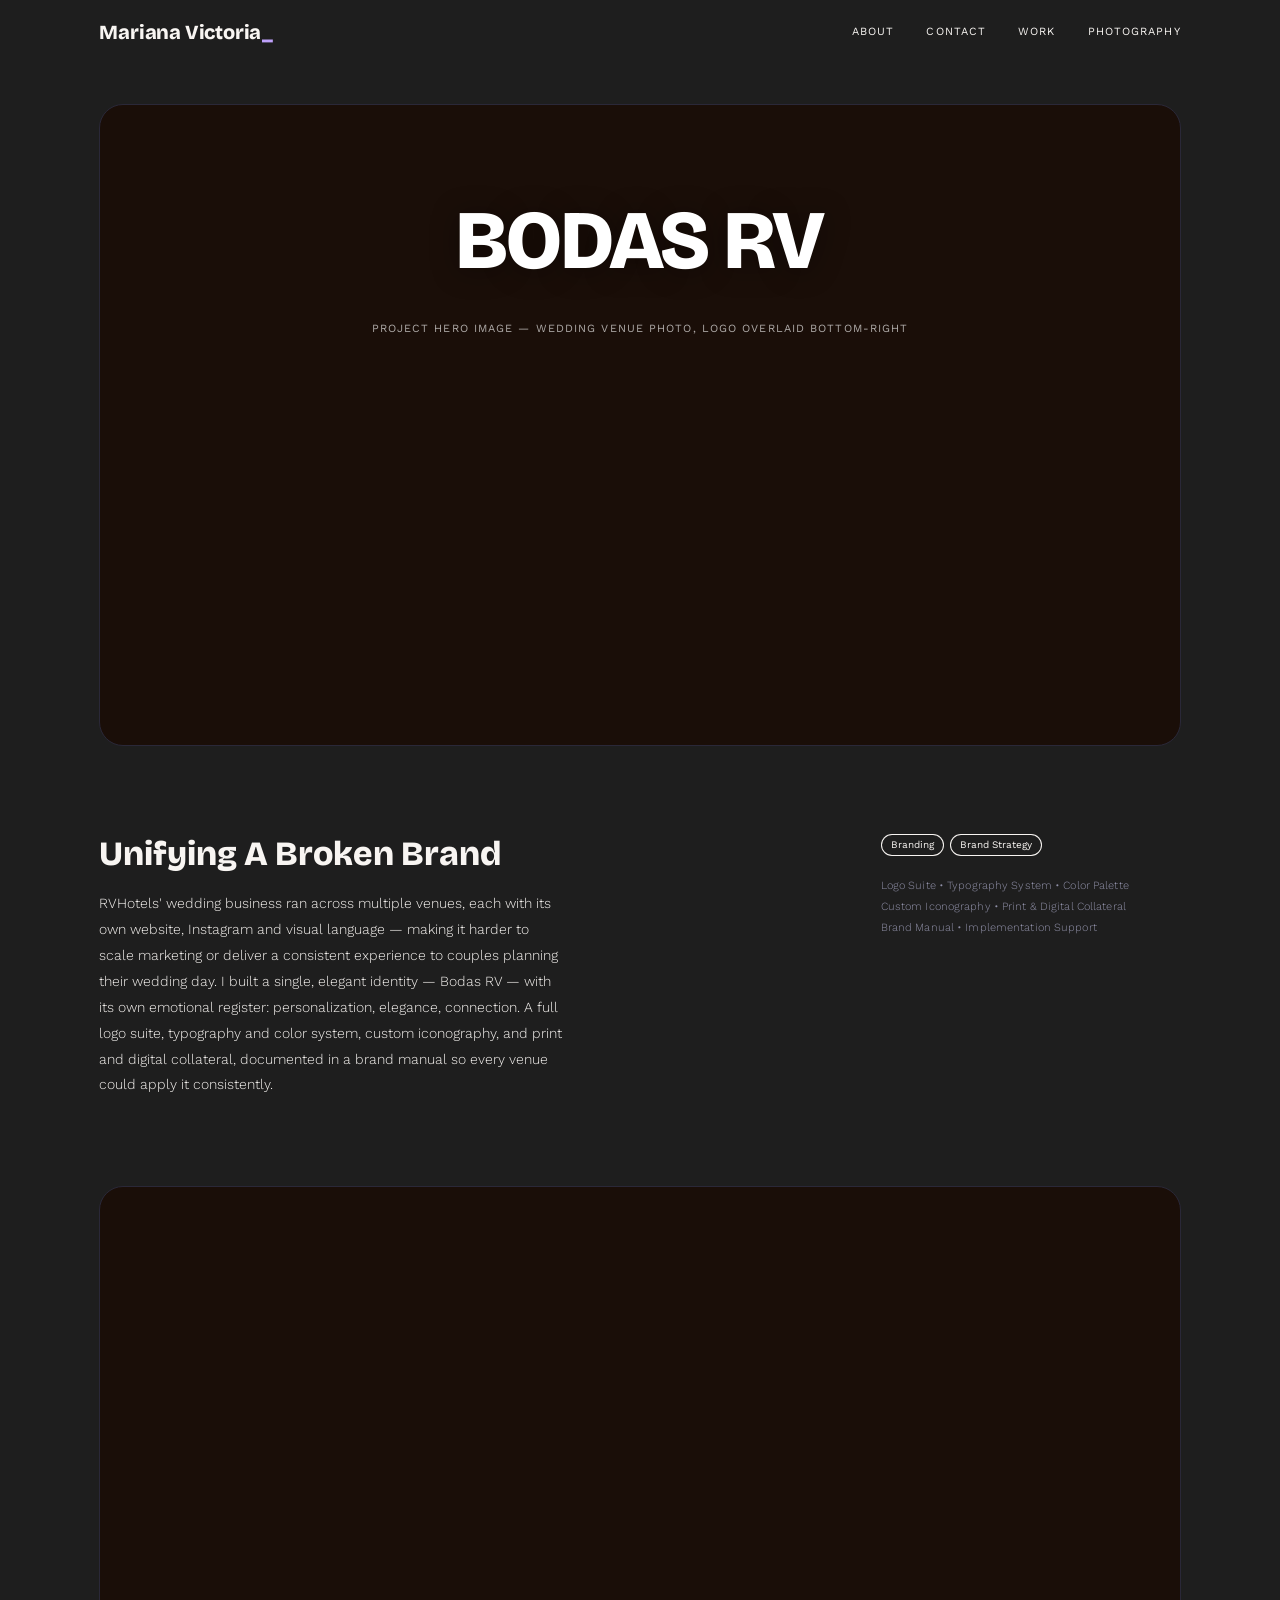
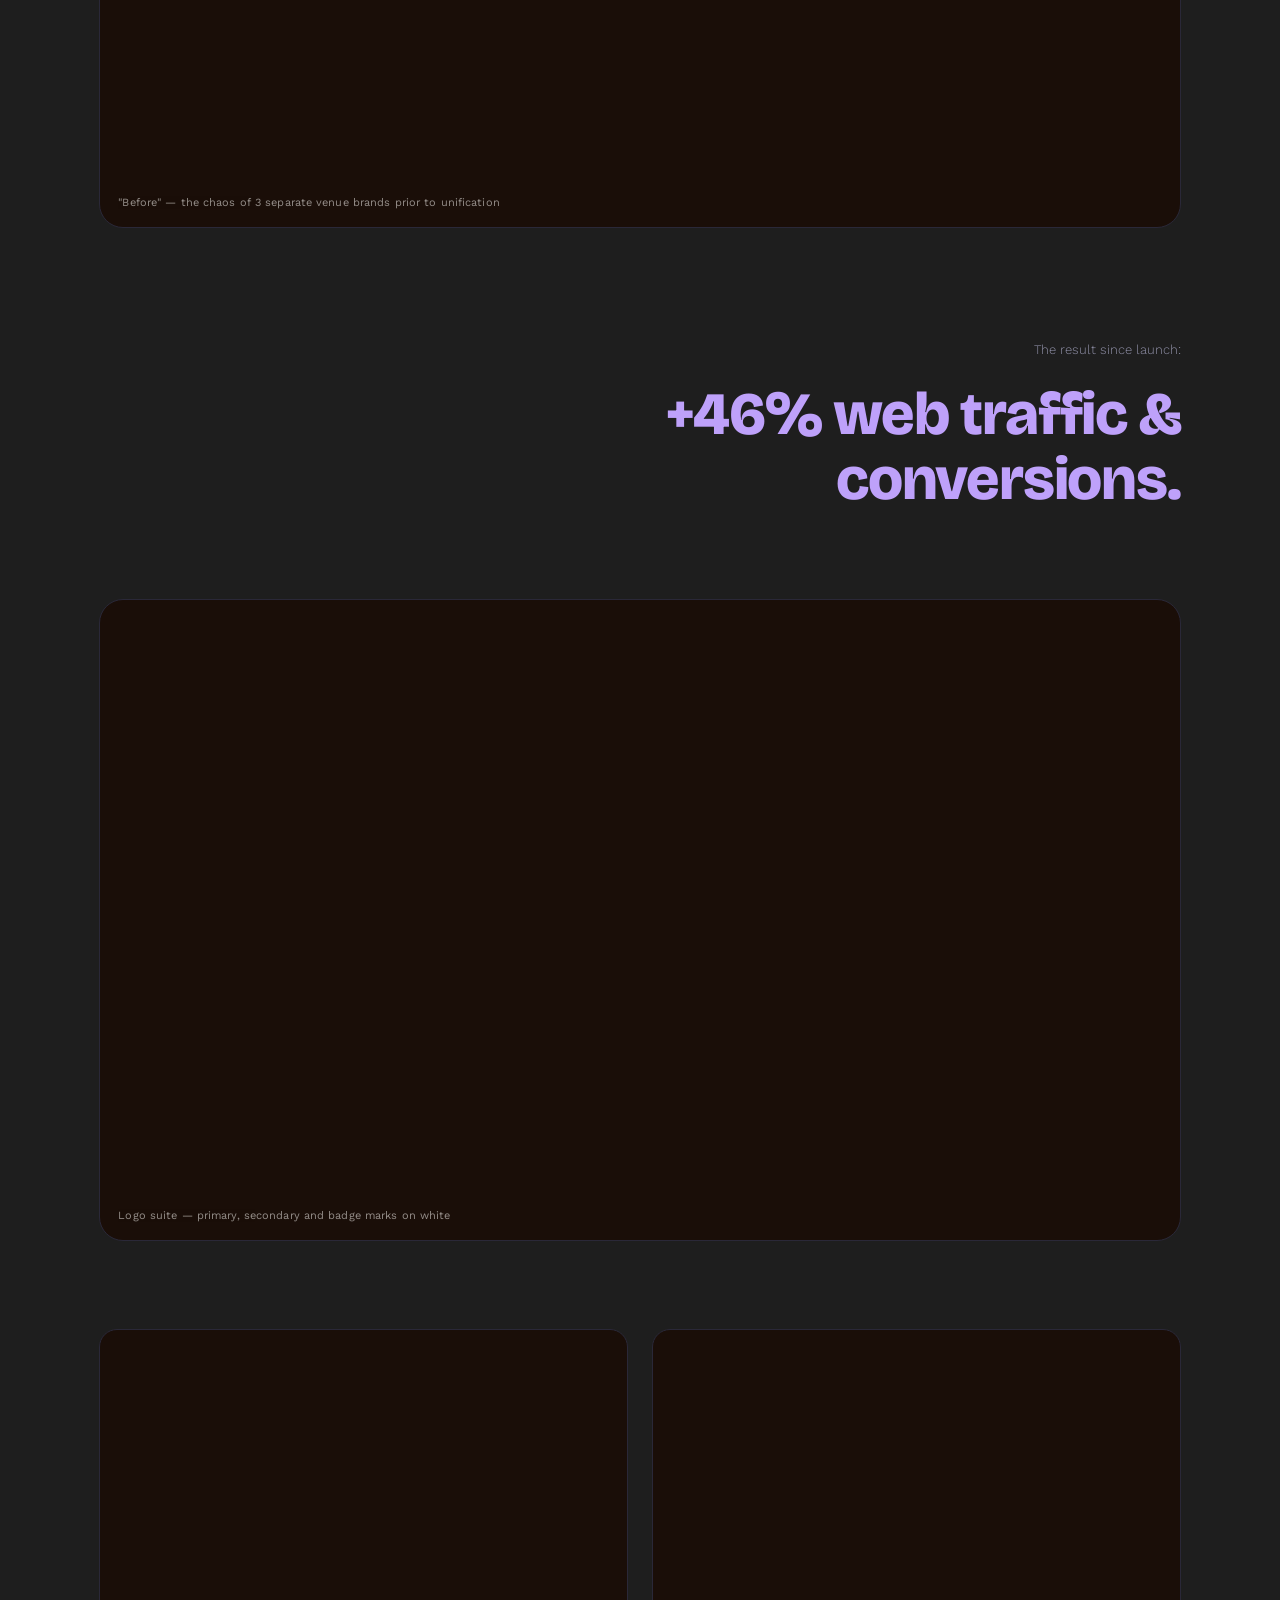
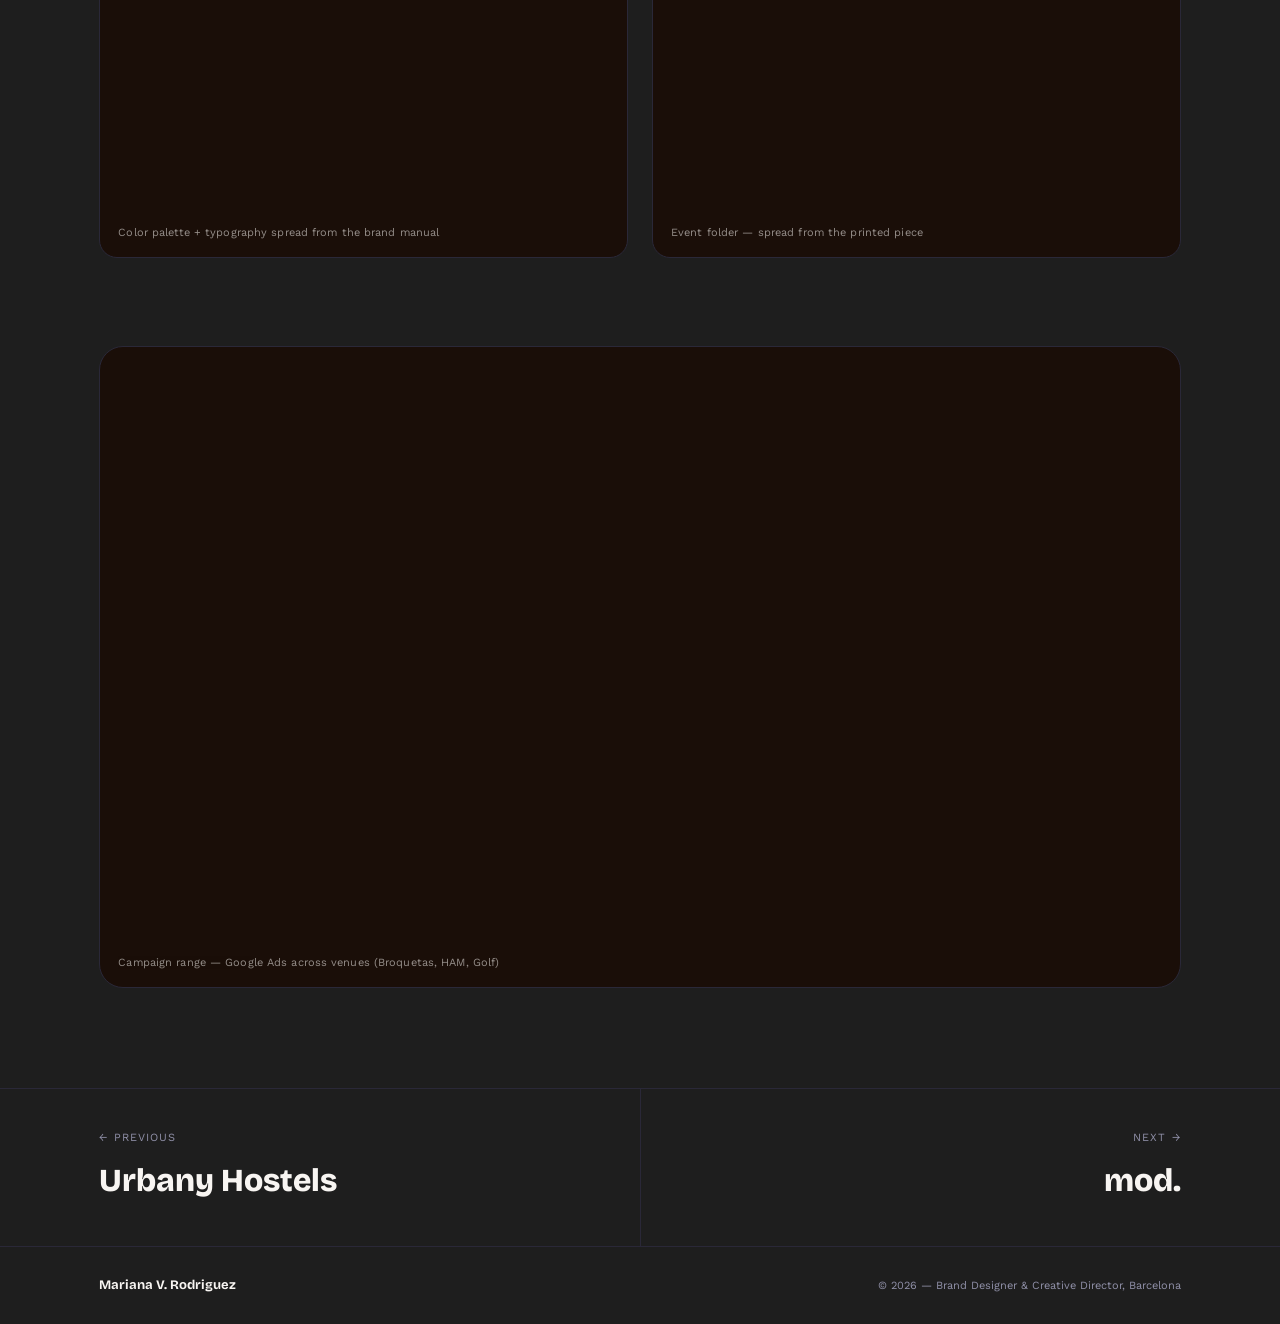
==== bodasrv.html @ d00d49b7 "Add files via upload" ====
<!DOCTYPE html>
<html lang="en">
<head>
  <meta charset="UTF-8">
  <meta name="viewport" content="width=device-width, initial-scale=1.0">
  <title>Bodas RV — Mariana V. Rodriguez</title>
  <meta name="description" content="Full brand identity for a wedding brand — logo suite, print, digital, and campaigns. +46% web conversions since launch.">
  <meta property="og:title" content="Bodas RV — Mariana V. Rodriguez">
  <meta property="og:description" content="Full brand identity for a wedding brand. +46% web conversions since launch.">
  <meta property="og:url" content="https://marianavrodriguez.com/bodasrv.html">
  <meta property="og:type" content="website">

  <link rel="preconnect" href="https://fonts.googleapis.com">
  <link rel="preconnect" href="https://fonts.gstatic.com" crossorigin>
  <link href="https://fonts.googleapis.com/css2?family=Bricolage+Grotesque:opsz,wght@12..96,400;12..96,700;12..96,800&family=Work+Sans:wght@300;400;500&display=swap" rel="stylesheet">
  <link href="https://fonts.googleapis.com/css2?family=Bricolage+Grotesque:wght@800&text=%E2%86%92&display=swap" rel="stylesheet">
  <link rel="stylesheet" href="styles.css">
</head>
<body>

  <div class="cursor" id="cursor" aria-hidden="true">&rarr;</div>

  <!-- NAV -->
  <nav id="nav">
    <div class="nav-inner">
      <a href="index.html" class="nav-name">
        <span id="nav-text"></span><span class="nav-cursor" id="nav-cursor">_</span>
      </a>
      <div class="nav-links">
        <a href="index.html#about">About</a>
        <a href="index.html#contact">Contact</a>
        <a href="index.html#projects">Work</a>
        <a href="photography.html">Photography</a>
      </div>
      <button class="nav-burger" id="nav-burger" aria-label="Open menu" aria-expanded="false" aria-controls="nav-mobile">
        <span></span><span></span><span></span>
      </button>
    </div>
    <div class="nav-mobile" id="nav-mobile">
      <a href="index.html#about">About</a>
      <a href="index.html#contact">Contact</a>
      <a href="index.html#projects">Work</a>
      <a href="photography.html">Photography</a>
    </div>
  </nav>

  <!-- HERO -->
  <section class="case-hero reveal">
    <div class="case-image-block lg case-hero-card" style="--ph:#1A0E08">
      <img src="images/bodasrv-hero.jpg" alt="Bodas RV" loading="lazy" onerror="this.style.opacity='0'">
      <h1 class="case-hero-title">Bodas RV</h1>
      <span class="case-hero-caption">Project hero image — wedding venue photo, logo overlaid bottom-right</span>
    </div>
  </section>

  <!-- INTRO + META -->
  <section class="case-intro">
    <div class="case-intro-text reveal">
      <h2 class="case-intro-heading">Unifying A Broken Brand</h2>
      <p>RVHotels' wedding business ran across multiple venues, each with its own website, Instagram and visual language — making it harder to scale marketing or deliver a consistent experience to couples planning their wedding day. I built a single, elegant identity — Bodas RV — with its own emotional register: personalization, elegance, connection. A full logo suite, typography and color system, custom iconography, and print and digital collateral, documented in a brand manual so every venue could apply it consistently.</p>
    </div>
    <div class="case-intro-meta reveal">
      <div class="case-intro-tags">
        <span class="tag">Branding</span>
        <span class="tag">Brand Strategy</span>
      </div>
      <div class="case-intro-services">
        <p>Logo Suite • Typography System • Color Palette</p>
        <p>Custom Iconography • Print & Digital Collateral</p>
        <p>Brand Manual • Implementation Support</p>
      </div>
    </div>
  </section>

  <!-- FULL IMAGE -->
  <section class="case-section-image reveal">
    <div class="case-image-block lg" style="--ph:#1A0E08">
      <img src="images/bodasrv-01.jpg" alt="Before — three separate venue brands" loading="lazy" onerror="this.style.opacity='0'">
      <span class="ph-label">"Before" — the chaos of 3 separate venue brands prior to unification</span>
    </div>
  </section>

  <!-- STATEMENT -->
  <section class="case-statement reveal">
    <p class="case-statement-intro">The result since launch:</p>
    <p class="case-statement-headline">+46% web traffic &amp; conversions.</p>
  </section>

  <!-- FULL IMAGE -->
  <section class="case-section-image reveal">
    <div class="case-image-block lg" style="--ph:#1A0E08">
      <img src="images/bodasrv-02.jpg" alt="Logo suite" loading="lazy" onerror="this.style.opacity='0'">
      <span class="ph-label">Logo suite — primary, secondary and badge marks on white</span>
    </div>
  </section>

  <!-- 2-UP GRID -->
  <section class="case-grid-2">
    <div class="case-image-block sq reveal" style="--ph:#1A0E08">
      <img src="images/bodasrv-03.jpg" alt="Color palette and typography spread" loading="lazy" onerror="this.style.opacity='0'">
      <span class="ph-label">Color palette + typography spread from the brand manual</span>
    </div>
    <div class="case-image-block sq reveal" style="--ph:#1A0E08">
      <img src="images/bodasrv-04.jpg" alt="Event folder design" loading="lazy" onerror="this.style.opacity='0'">
      <span class="ph-label">Event folder — spread from the printed piece</span>
    </div>
  </section>

  <!-- TRAILING IMAGE -->
  <section class="case-outro-image reveal">
    <div class="case-image-block lg" style="--ph:#1A0E08">
      <img src="images/bodasrv-05.jpg" alt="Google Ads campaign grid" loading="lazy" onerror="this.style.opacity='0'">
      <span class="ph-label">Campaign range — Google Ads across venues (Broquetas, HAM, Golf)</span>
    </div>
  </section>

  <!-- PROJECT NAV -->
  <section class="case-nav">
    <div class="case-nav-inner">
      <a href="urbany.html" class="case-nav-link case-nav-prev reveal">
        <span class="case-nav-dir">← Previous</span>
        <span class="case-nav-name">Urbany Hostels</span>
      </a>
      <a href="mod.html" class="case-nav-link case-nav-next reveal">
        <span class="case-nav-dir">Next →</span>
        <span class="case-nav-name">mod.</span>
      </a>
    </div>
  </section>

  <!-- FOOTER -->
  <footer>
    <div class="footer-inner">
      <p class="footer-name">Mariana V. Rodriguez</p>
      <p class="footer-copy">© 2026 — Brand Designer & Creative Director, Barcelona</p>
    </div>
  </footer>

  <script src="script.js"></script>
</body>
</html>
---- styles.css ----
/* ============================================================
   MARIANA V. RODRIGUEZ — Portfolio styles.css
   ============================================================ */

:root {
  --bg:      #1E1E1E;
  --text:    #F8F5F2;
  --lilac:   #BEA1FA;
  --purple:  #3A3F74;
  --border:  #2A2838;
  --muted:   #9090A8;
  --card-bg: #2A2838;

  --font-display: 'Bricolage Grotesque', sans-serif;
  --font-body:    'Work Sans', sans-serif;

  --nav-h: 64px;
  /* Sized to Mariana's 1920px-wide reference comp: content runs near
     full-bleed with a ~149px (7.76vw) side margin, not a narrow
     centered column — measured directly off the comp's pixels. */
  --max-w: 1920px;
  --px:    clamp(24px, 7.76vw, 149px);
}

/* ─── RESET ──────────────────────────────────────────────── */
*, *::before, *::after { box-sizing: border-box; margin: 0; padding: 0; }
html { scroll-behavior: smooth; }
body {
  background: var(--bg);
  color: var(--text);
  font-family: var(--font-body);
  line-height: 1.6;
  cursor: none;
  overflow-x: hidden;
  -webkit-font-smoothing: antialiased;
}
a { color: inherit; text-decoration: none; }
img { display: block; width: 100%; height: 100%; object-fit: cover; }

/* ─── CURSOR ─────────────────────────────────────────────── */
/* The same "→" glyph and treatment as the category arrows — brand
   arrow standing in for the pointer, not a generic ring. */
.cursor {
  position: fixed; top: 0; left: 0;
  font-family: var(--font-display);
  font-weight: 800;
  font-size: 22px;
  line-height: 1;
  color: var(--lilac);
  pointer-events: none; z-index: 9999;
  user-select: none;
  transform: translate(-3px, -11px) rotate(-30deg);
  opacity: 0;
  transition: opacity 0.3s ease, transform 0.15s ease;
}
.cursor.visible { opacity: 1; }
.cursor.hovered { transform: translate(-3px, -11px) rotate(-30deg) scale(1.45); }

/* ─── CURSOR TRAIL ───────────────────────────────────────────
   Drawn on a canvas (not DOM sparks) so it reads as one tapering,
   fading line rather than a string of dots. See script.js. */
#trail-canvas {
  position: fixed; inset: 0;
  pointer-events: none; z-index: 9998;
}
@media (prefers-reduced-motion: reduce) {
  #trail-canvas { display: none; }
}

/* ─── NAV ────────────────────────────────────────────────── */
/* Scoped to #nav to avoid affecting .category-list */
#nav {
  position: fixed; top: 0; left: 0; right: 0;
  height: var(--nav-h); z-index: 100;
  transition: background 0.4s ease, border-color 0.4s ease;
  border-bottom: 1px solid transparent;
}
#nav.scrolled {
  background: rgba(30, 30, 30, 0.85);
  backdrop-filter: blur(14px);
  -webkit-backdrop-filter: blur(14px);
  border-color: var(--border);
}
.nav-inner {
  max-width: var(--max-w); margin: 0 auto;
  padding: 0 var(--px); height: 100%;
  display: flex; align-items: center; justify-content: space-between;
}
.nav-name {
  font-family: var(--font-display);
  font-size: 20px; font-weight: 800;
  letter-spacing: -0.01em;
  color: var(--text);
  display: flex; align-items: center;
}
.nav-cursor {
  color: var(--lilac);
  margin-left: 1px;
}
.nav-cursor.blink { animation: blink 1s step-end infinite; }
@keyframes blink { 0%, 100% { opacity: 1; } 50% { opacity: 0; } }

.nav-links { display: flex; gap: 32px; }
.nav-links a {
  font-size: 11px; font-weight: 400;
  letter-spacing: 0.1em; text-transform: uppercase;
  color: var(--text);
  transition: opacity 0.2s;
}
.nav-links a:hover { opacity: 0.6; }

/* ─── MOBILE NAV (hamburger) ─────────────────────────────── */
.nav-burger {
  display: none;
  flex-direction: column; justify-content: center; gap: 5px;
  width: 28px; height: 28px;
  background: none; border: none; padding: 0; cursor: none;
}
.nav-burger span {
  display: block; width: 100%; height: 2px;
  background: var(--text);
  transition: transform 0.25s ease, opacity 0.2s ease;
}
.nav-burger[aria-expanded="true"] span:nth-child(1) { transform: translateY(7px) rotate(45deg); }
.nav-burger[aria-expanded="true"] span:nth-child(2) { opacity: 0; }
.nav-burger[aria-expanded="true"] span:nth-child(3) { transform: translateY(-7px) rotate(-45deg); }

.nav-mobile {
  display: none;
  position: fixed; top: var(--nav-h); left: 0; right: 0;
  flex-direction: column;
  background: rgba(30, 30, 30, 0.98);
  backdrop-filter: blur(14px);
  -webkit-backdrop-filter: blur(14px);
  border-bottom: 1px solid var(--border);
  padding: 0 var(--px);
  max-height: 0; overflow: hidden;
  transition: max-height 0.3s ease;
  z-index: 99;
}
.nav-mobile.open { max-height: 320px; padding: 8px var(--px) 20px; }
.nav-mobile a {
  padding: 14px 0;
  font-size: 13px; font-weight: 400;
  letter-spacing: 0.08em; text-transform: uppercase;
  color: var(--text);
  border-bottom: 1px solid var(--border);
}
.nav-mobile a:last-child { border-bottom: none; }

@media (max-width: 640px) {
  .nav-links { display: none; }
  .nav-burger { display: flex; }
  .nav-mobile { display: flex; }
}

/* ─── HERO ───────────────────────────────────────────────── */
.hero {
  min-height: 100vh;
  display: flex; flex-direction: column;
  padding-top: calc(var(--nav-h) + 40px);
}
/* hero-inner takes all the leftover height (flex:1) so it centers
   the headline/sub/buttons on its own, while the marquee below it
   sits at its natural height, pinned to the bottom of the 100vh
   hero — that's what puts part of the strip on screen on load. */
.hero-inner {
  flex: 1;
  display: flex; flex-direction: column;
  align-items: center; justify-content: center; text-align: center;
  padding: 0 var(--px) 32px;
}
.hero-title {
  font-family: var(--font-display);
  font-size: clamp(52px, 7.7vw, 148px);
  font-weight: 800; line-height: 0.92;
  letter-spacing: -0.03em;
  text-transform: uppercase;
  color: var(--text);
  margin-bottom: 28px;
  max-width: 18ch;
}
.hero-sub {
  font-size: 13px; font-weight: 300;
  color: var(--text); line-height: 1.9;
  margin-bottom: 36px;
}
.hero-ctas { display: flex; gap: 12px; justify-content: center; }

.btn-primary, .btn-ghost {
  display: inline-block;
  padding: clamp(10px, 1.2vw, 12px) clamp(20px, 2.5vw, 28px);
  font-family: var(--font-body);
  font-size: clamp(12px, 1vw, 13px); font-weight: 400;
  border-radius: 8px; cursor: none;
  transition: opacity 0.2s;
}
.btn-primary {
  background: var(--lilac); color: #0C0B10;
}
.btn-primary:hover { opacity: 0.88; }

.btn-ghost {
  background: transparent; color: var(--text);
  box-shadow: inset 0 0 0 2px var(--text);
}
.btn-ghost:hover { opacity: 0.7; }

/* ─── MARQUEE ────────────────────────────────────────────── */
/* Text riding a repeating wave path (SVG textPath). script.js
   rebuilds the path, font-size and startOffset animation off the
   strip's actual rendered pixel height (not the viewBox), so text
   stays legible on narrow screens instead of shrinking with the
   page, and drives the loop itself so it never stalls or snaps. */
.marquee-wrap { overflow: hidden; }
.marquee-svg { display: block; width: 100%; height: clamp(64px, 11vw, 150px); }
.marquee-text {
  font-family: var(--font-body);
  font-weight: 500;
  letter-spacing: 0.18em;
  fill: var(--text);
}

/* ─── WORK / CATEGORIES ──────────────────────────────────── */
.work {
  position: relative;
  padding: 80px var(--px);
  max-width: var(--max-w); margin: 0 auto;
}
/* Decorative wave bleeding from partway down the category image into
   the top of the project grid — position, height and color measured
   directly off the reference comp (pixel-scanned at 1920px: starts
   ~11.5vw below the section top, runs ~47vw tall). Sits behind
   everything; later (static-flow) content, like the project cards,
   naturally paints over it. */
.work-wave {
  position: absolute;
  left: calc(-1 * var(--px)); right: calc(-1 * var(--px));
  top: clamp(70px, 11.46vw, 220px);
  width: calc(100% + 2 * var(--px));
  height: clamp(190px, 47.08vw, 904px);
  z-index: 0;
  pointer-events: none;
}
.work-inner {
  position: relative; z-index: 1;
  display: grid;
  grid-template-columns: min(503px, 26.2vw) 1fr;
  gap: clamp(24px, 5.05vw, 97px);
  align-items: start;
}
.category-eyebrow {
  font-size: 11px; font-weight: 500;
  letter-spacing: 0.12em; text-transform: uppercase;
  color: var(--muted);
  margin-bottom: 14px;
}
.category-image {
  width: 100%;
  max-width: 503px;
  aspect-ratio: 503 / 681;
  background: var(--card-bg);
  border: 1px solid var(--border);
  border-radius: 26px;
  overflow: hidden;
}
.category-image img {
  width: 100%; height: 100%;
  object-fit: cover;
  transition: opacity 0.4s ease;
}
.category-list {
  display: flex; flex-direction: column; gap: 0;
}
.cat-item {
  display: flex; align-items: center; gap: 0;
  cursor: none;
}
/* No per-item padding — rows are spaced by the label's own 125%
   line-height only, matching the reference comp exactly (measured:
   consecutive inactive labels sit exactly one line-height apart,
   with zero added gap). */
.cat-arrow {
  font-family: var(--font-display);
  font-weight: 800; color: var(--lilac);
  font-size: clamp(28px, 5vw, 96px);
  line-height: 1.25;
  opacity: 0; max-width: 0; overflow: hidden;
  transition: all 0.25s ease;
  white-space: nowrap;
}
.cat-label {
  font-family: var(--font-display);
  font-weight: 800; color: var(--purple);
  font-size: clamp(22px, 3.33vw, 64px);
  line-height: 1.25;
  white-space: nowrap;
  transition: font-size 0.4s cubic-bezier(0.22, 1, 0.36, 1), color 0.3s ease;
}
.cat-item.active .cat-arrow {
  opacity: 1; max-width: 130px;
  margin-right: clamp(8px, 0.8vw, 16px);
}
.cat-item.active .cat-label {
  color: var(--lilac);
  font-size: clamp(28px, 5vw, 96px);
}
.cat-item:not(.active):hover .cat-label { color: #6060A0; }

/* ─── PROJECT CARDS ──────────────────────────────────────── */
.projects {
  padding: 0 var(--px) 120px;
  max-width: var(--max-w); margin: 0 auto;
}
.projects-grid {
  display: grid;
  grid-template-columns: repeat(2, 1fr);
  gap: 24px;
}
.project-card { display: flex; flex-direction: column; gap: 12px; }
.card-link { display: flex; flex-direction: column; gap: 12px; cursor: none; }

.card-image {
  width: 100%; aspect-ratio: 16 / 10;
  background: var(--ph, var(--card-bg));
  border-radius: 10px; overflow: hidden;
  position: relative;
}
.card-image img {
  position: absolute; inset: 0;
  width: 100%; height: 100%;
  object-fit: cover;
  transition: transform 0.5s ease;
}
.card-link:hover .card-image img { transform: scale(1.04); }

.card-overlay {
  position: absolute; inset: 0;
  background: rgba(12, 11, 16, 0.88);
  border-radius: 10px;
  display: flex; flex-direction: column;
  justify-content: flex-end; padding: 24px;
  opacity: 0; transition: opacity 0.25s ease;
}
.card-link:hover .card-overlay { opacity: 1; }

.overlay-desc {
  font-size: 12px; font-weight: 300;
  color: var(--text); line-height: 1.6;
  margin-bottom: 14px;
}
.overlay-btn {
  display: inline-block;
  padding: 9px 20px;
  background: var(--lilac); color: #0C0B10;
  font-size: 11px; font-weight: 400;
  border-radius: 6px;
}

.card-meta { display: flex; flex-direction: column; gap: 6px; }
.card-title {
  font-family: var(--font-display);
  font-size: 15px; font-weight: 700; color: var(--text);
}
.card-desc {
  font-size: 12px; font-weight: 300;
  color: var(--text); line-height: 1.55;
}
.card-tags { display: flex; gap: 6px; flex-wrap: wrap; }
.tag {
  font-size: 10px; color: var(--text);
  padding: 3px 10px;
  box-shadow: inset 0 0 0 1px var(--text);
  border-radius: 100px;
}

/* ─── ABOUT ──────────────────────────────────────────────── */
.about {
  padding: 100px var(--px);
  max-width: var(--max-w); margin: 0 auto;
  border-top: 1px solid var(--border);
}
.about-inner {
  display: grid;
  grid-template-columns: 1fr 340px;
  gap: 80px; align-items: start;
}
.about-title {
  font-family: var(--font-display);
  font-size: clamp(32px, 4vw, 56px);
  font-weight: 800; line-height: 1.05;
  letter-spacing: -0.02em;
  color: var(--text);
  text-transform: uppercase;
  margin-bottom: 28px;
}
.about-body p {
  font-size: 14px; font-weight: 300;
  color: var(--text); line-height: 1.85;
  margin-bottom: 16px;
}
.about-body a {
  border-bottom: 1px solid var(--border);
  padding-bottom: 1px;
  transition: border-color 0.2s;
}
.about-body a:hover { border-color: var(--lilac); }
.about-image {
  width: 100%; aspect-ratio: 3 / 4;
  background: var(--card-bg);
  border: 1px solid var(--border); overflow: hidden;
}

/* ─── CONTACT ────────────────────────────────────────────── */
.contact {
  padding: 100px var(--px);
  max-width: var(--max-w); margin: 0 auto;
  border-top: 1px solid var(--border);
}
.contact-title {
  font-family: var(--font-display);
  font-size: clamp(40px, 7vw, 96px);
  font-weight: 800; line-height: 0.97;
  letter-spacing: -0.03em;
  text-transform: uppercase;
  color: var(--text); margin-bottom: 48px;
}
.contact-links { display: flex; align-items: center; gap: 48px; flex-wrap: wrap; }
.contact-email {
  font-size: clamp(14px, 1.5vw, 18px);
  font-weight: 400; color: var(--text);
  border-bottom: 1px solid var(--border);
  padding-bottom: 4px;
  transition: border-color 0.2s;
}
.contact-email:hover { border-color: var(--lilac); }
.social-links { display: flex; gap: 28px; }
.social-links a {
  font-size: 12px; font-weight: 400;
  letter-spacing: 0.08em; text-transform: uppercase;
  color: var(--text); transition: opacity 0.2s;
}
.social-links a:hover { opacity: 0.6; }

/* ─── FOOTER ─────────────────────────────────────────────── */
footer { border-top: 1px solid var(--border); padding: 28px var(--px); }
.footer-inner {
  max-width: var(--max-w); margin: 0 auto;
  display: flex; align-items: center; justify-content: space-between;
}
.footer-name {
  font-family: var(--font-display);
  font-size: 13px; font-weight: 700; color: var(--text);
}
.footer-copy { font-size: 11px; color: var(--muted); }

/* ─── CASE STUDY PAGES ───────────────────────────────────── */
.case-image-block {
  position: relative;
  width: 100%;
  aspect-ratio: 16 / 10;
  background: var(--ph, var(--card-bg));
  border-radius: 14px;
  overflow: hidden;
  border: 1px solid var(--border);
}
.case-image-block img {
  position: absolute; inset: 0;
  width: 100%; height: 100%;
  object-fit: cover;
}
.case-image-block.lg { border-radius: 24px; aspect-ratio: 16 / 9.5; }
.case-image-block.sq { aspect-ratio: 1 / 1; border-radius: 18px; }
.ph-label {
  position: absolute; left: 18px; bottom: 16px; right: 18px;
  font-size: 11px; font-weight: 400;
  color: var(--text); opacity: 0.55;
  letter-spacing: 0.01em; line-height: 1.5;
  pointer-events: none;
}

/* Hero — title overlaid on the project's hero image */
.case-hero {
  padding: calc(var(--nav-h) + 40px) var(--px) 0;
  max-width: var(--max-w); margin: 0 auto;
}
.case-hero-card {
  display: flex; flex-direction: column; align-items: center;
  padding-top: clamp(48px, 8vw, 96px);
  gap: clamp(24px, 4vw, 40px);
}
.case-hero-title {
  position: relative; z-index: 1;
  font-family: var(--font-display);
  font-size: clamp(36px, 6.5vw, 92px);
  font-weight: 800; line-height: 0.95;
  letter-spacing: -0.02em;
  text-transform: uppercase;
  color: #fff;
  text-shadow: 0 2px 28px rgba(0, 0, 0, 0.4);
  text-align: center;
  padding: 0 24px;
}
.case-hero-caption {
  position: relative; z-index: 1;
  font-size: 11px; font-weight: 400;
  letter-spacing: 0.1em; text-transform: uppercase;
  color: rgba(255, 255, 255, 0.65);
  text-align: center;
}

/* Intro — statement + quick-facts sidebar */
.case-intro {
  padding: clamp(48px, 8vw, 88px) var(--px) 0;
  max-width: var(--max-w); margin: 0 auto;
  display: grid;
  grid-template-columns: 1fr 300px;
  gap: 48px;
  align-items: start;
}
.case-intro-heading {
  font-family: var(--font-display);
  font-size: clamp(24px, 2.8vw, 34px);
  font-weight: 800; line-height: 1.15;
  color: var(--text);
  max-width: 20ch;
  margin-bottom: 18px;
}
.case-intro-text p {
  font-size: 14px; font-weight: 300;
  color: var(--text); line-height: 1.85;
  max-width: 52ch;
}
.case-intro-meta { display: flex; flex-direction: column; gap: 20px; }
.case-intro-tags { display: flex; gap: 6px; flex-wrap: wrap; }
.case-intro-services p {
  font-size: 11px; font-weight: 300;
  color: var(--muted); line-height: 1.9;
  letter-spacing: 0.01em;
}

/* Full-width gallery breaks */
.case-section-image {
  padding: clamp(48px, 8vw, 88px) var(--px) 0;
  max-width: var(--max-w); margin: 0 auto;
}

/* Mid-page pull statement */
.case-statement {
  padding: clamp(56px, 10vw, 110px) var(--px) 0;
  max-width: var(--max-w); margin: 0 auto;
  display: flex; flex-direction: column; align-items: flex-end;
  text-align: right;
}
.case-statement-intro {
  font-size: 13px; font-weight: 300;
  color: var(--muted); line-height: 1.8;
  max-width: 38ch;
  margin-bottom: 20px;
}
.case-statement-headline {
  font-family: var(--font-display);
  font-size: clamp(30px, 5vw, 60px);
  font-weight: 800; line-height: 1.08;
  letter-spacing: -0.02em;
  color: var(--lilac);
  max-width: 18ch;
}

/* Two-up image grid */
.case-grid-2 {
  padding: clamp(48px, 8vw, 88px) var(--px) 0;
  max-width: var(--max-w); margin: 0 auto;
  display: grid;
  grid-template-columns: 1fr 1fr;
  gap: 24px;
}

/* Trailing full image before project nav */
.case-outro-image {
  padding: clamp(48px, 8vw, 88px) var(--px) 100px;
  max-width: var(--max-w); margin: 0 auto;
}

.case-nav {
  border-top: 1px solid var(--border);
  padding: 0 var(--px);
  max-width: var(--max-w); margin: 0 auto;
}
.case-nav-inner {
  display: grid;
  grid-template-columns: 1fr 1fr;
}
.case-nav-link {
  padding: 40px 0;
  display: flex; flex-direction: column; gap: 8px;
  cursor: none;
  transition: opacity 0.2s;
}
.case-nav-link:hover { opacity: 0.6; }
.case-nav-prev { align-items: flex-start; text-align: left; padding-right: 32px; }
.case-nav-next {
  align-items: flex-end; text-align: right;
  border-left: 1px solid var(--border); padding-left: 32px;
}
.case-nav-dir {
  font-size: 11px; letter-spacing: 0.1em; text-transform: uppercase;
  color: var(--muted);
}
.case-nav-name {
  font-family: var(--font-display);
  font-size: clamp(20px, 3vw, 32px);
  font-weight: 800; color: var(--text);
}

/* ─── COMING SOON (Photography) ──────────────────────────── */
.coming-soon {
  min-height: 100vh;
  display: flex; flex-direction: column;
  align-items: center; justify-content: center;
  text-align: center;
  padding: calc(var(--nav-h) + 40px) var(--px) 80px;
}
.coming-soon-title {
  font-family: var(--font-display);
  font-size: clamp(40px, 7vw, 96px);
  font-weight: 800; text-transform: uppercase;
  letter-spacing: -0.03em; line-height: 0.95;
  color: var(--text); margin-bottom: 20px;
}
.coming-soon-sub {
  font-size: 14px; font-weight: 300; color: var(--muted);
  line-height: 1.7;
  max-width: 44ch; margin-bottom: 32px;
}

/* ─── SCROLL REVEAL ──────────────────────────────────────── */
.reveal { opacity: 0; transform: translateY(28px); transition: opacity 0.7s ease, transform 0.7s ease; }
.reveal.visible { opacity: 1; transform: translateY(0); }

/* ─── RESPONSIVE ─────────────────────────────────────────── */
@media (max-width: 1024px) {
  .work-inner { grid-template-columns: 1fr; gap: 40px; }
  .category-image { aspect-ratio: 4 / 3; max-width: 480px; }
  .about-inner { grid-template-columns: 1fr; gap: 40px; }
  .about-image { aspect-ratio: 4 / 3; max-width: 400px; }
  .case-intro { grid-template-columns: 1fr; gap: 32px; }
}
@media (max-width: 640px) {
  .projects-grid { grid-template-columns: 1fr; }
  .hero-title { font-size: clamp(48px, 12vw, 80px); }
  .btn-ghost { display: none; }
  .hero-ctas { width: 100%; }
  .btn-primary {
    width: 100%; max-width: 320px;
    padding: 15px 0; font-size: 14px; text-align: center;
  }
  .contact-links { flex-direction: column; align-items: flex-start; gap: 20px; }
  .footer-inner { flex-direction: column; gap: 8px; }
  .cursor { display: none; }
  body, a { cursor: auto; }
  .case-grid-2 { grid-template-columns: 1fr; }
  .case-statement { align-items: flex-start; text-align: left; }
  .case-nav-inner { grid-template-columns: 1fr; }
  .case-nav-next { border-left: none; border-top: 1px solid var(--border); padding-left: 0; padding-top: 24px; align-items: flex-start; text-align: left; }
  .case-nav-prev { padding-right: 0; }
}
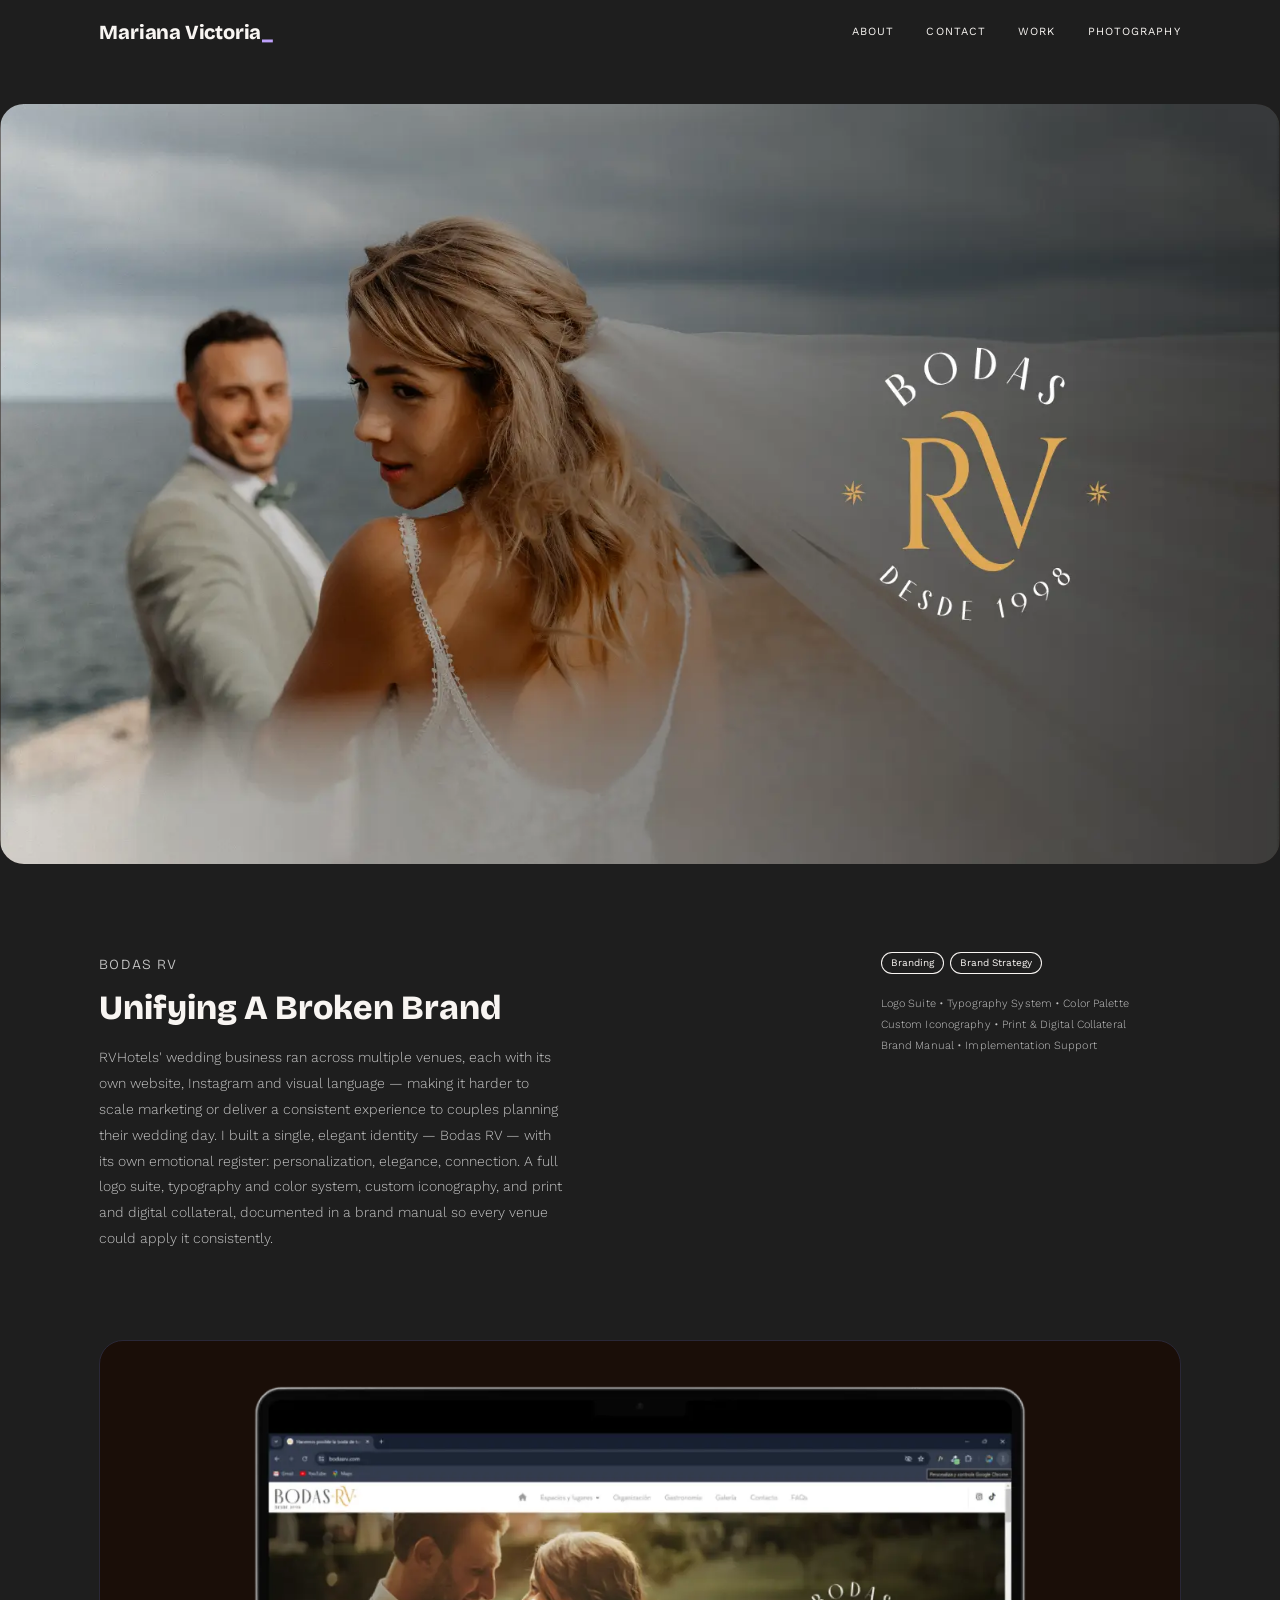
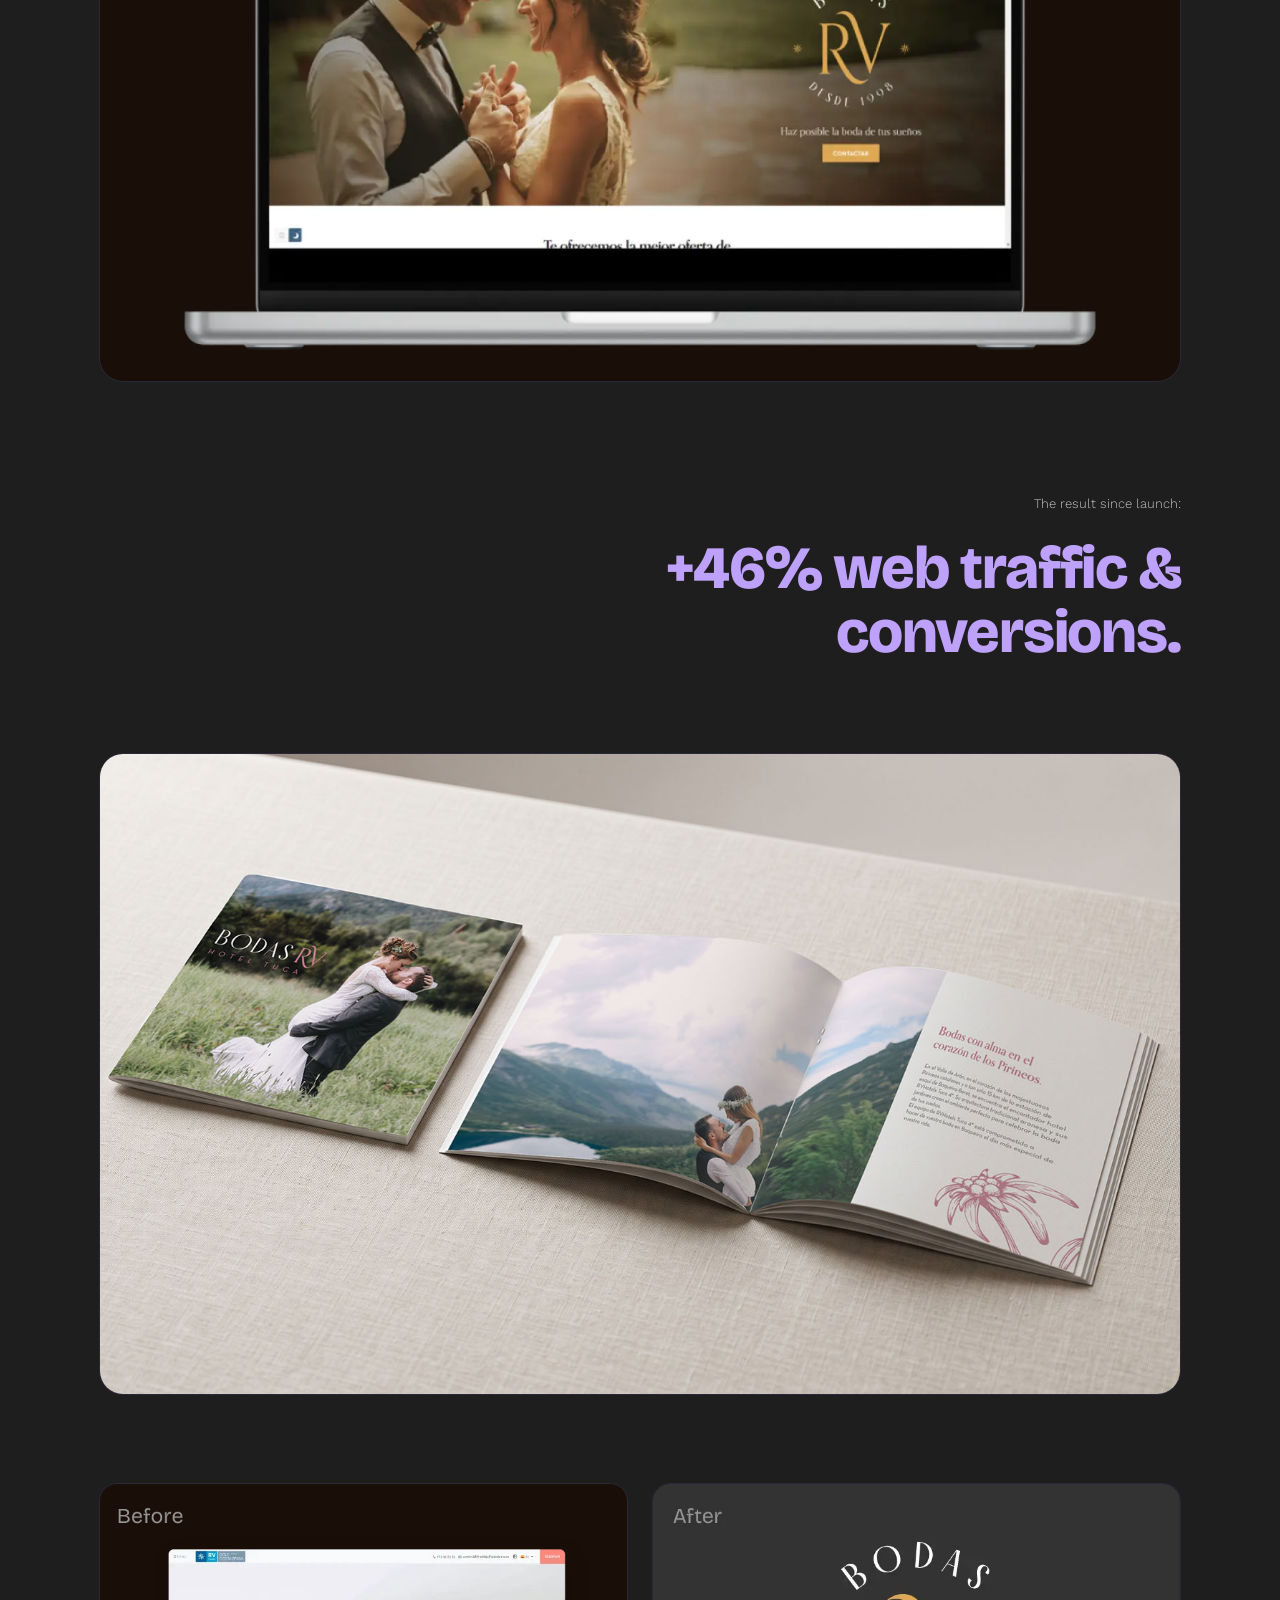
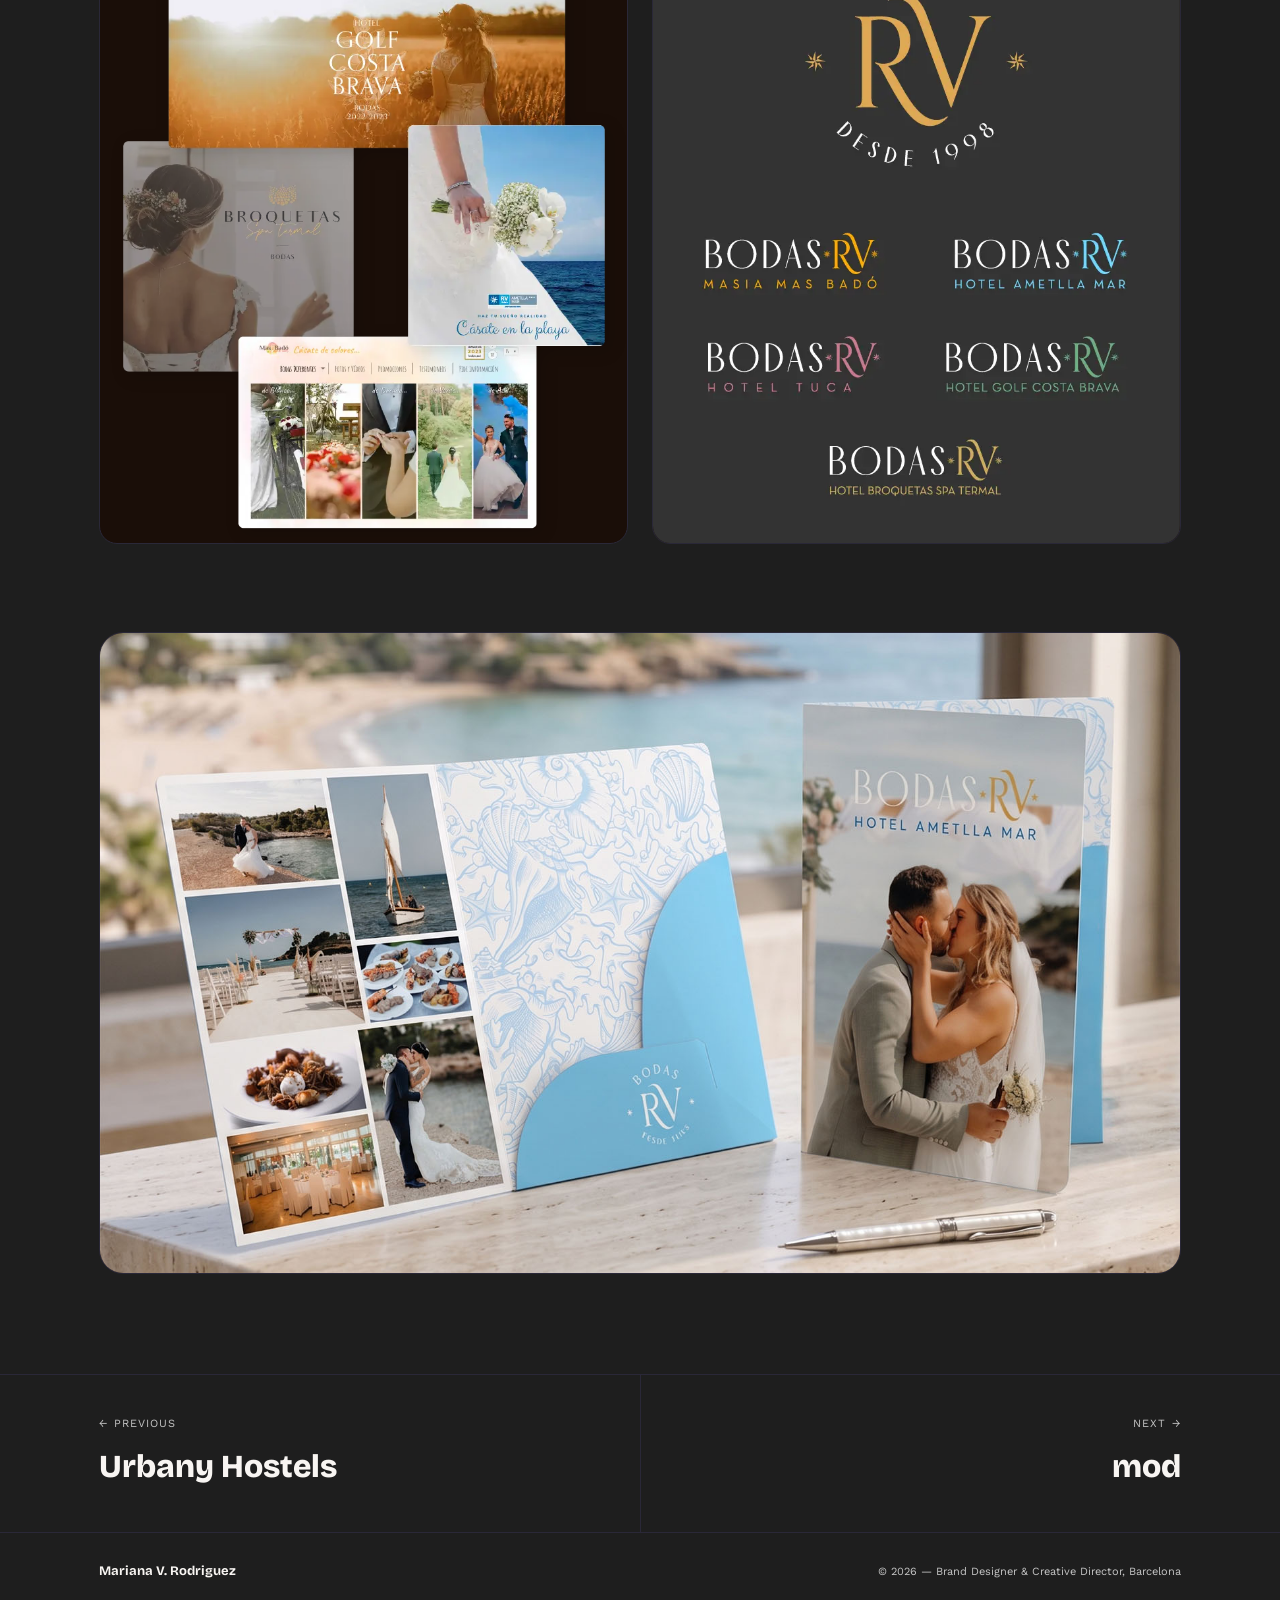
==== commit 18b34178: "Update in style and popups" ====
--- a/bodasrv.html
+++ b/bodasrv.html
@@ -47,8 +47,7 @@
   <!-- HERO -->
   <section class="case-hero reveal">
     <div class="case-image-block lg case-hero-card" style="--ph:#1A0E08">
-      <img src="images/bodasrv-hero.jpg" alt="Bodas RV" loading="lazy" onerror="this.style.opacity='0'">
-      <h1 class="case-hero-title">Bodas RV</h1>
+      <img src="images/bodasrv-hero.webp" alt="Bodas RV" loading="lazy" onerror="this.style.opacity='0'">
       <span class="case-hero-caption">Project hero image — wedding venue photo, logo overlaid bottom-right</span>
     </div>
   </section>
@@ -56,6 +55,7 @@
   <!-- INTRO + META -->
   <section class="case-intro">
     <div class="case-intro-text reveal">
+      <p class="case-intro-pretitle">Bodas RV</p>
       <h2 class="case-intro-heading">Unifying A Broken Brand</h2>
       <p>RVHotels' wedding business ran across multiple venues, each with its own website, Instagram and visual language — making it harder to scale marketing or deliver a consistent experience to couples planning their wedding day. I built a single, elegant identity — Bodas RV — with its own emotional register: personalization, elegance, connection. A full logo suite, typography and color system, custom iconography, and print and digital collateral, documented in a brand manual so every venue could apply it consistently.</p>
     </div>
@@ -75,7 +75,7 @@
   <!-- FULL IMAGE -->
   <section class="case-section-image reveal">
     <div class="case-image-block lg" style="--ph:#1A0E08">
-      <img src="images/bodasrv-01.jpg" alt="Before — three separate venue brands" loading="lazy" onerror="this.style.opacity='0'">
+      <img src="images/bodasrv-01.webp" alt="Before — three separate venue brands" loading="lazy" onerror="this.style.opacity='0'">
       <span class="ph-label">"Before" — the chaos of 3 separate venue brands prior to unification</span>
     </div>
   </section>
@@ -97,11 +97,11 @@
   <!-- 2-UP GRID -->
   <section class="case-grid-2">
     <div class="case-image-block sq reveal" style="--ph:#1A0E08">
-      <img src="images/bodasrv-03.jpg" alt="Color palette and typography spread" loading="lazy" onerror="this.style.opacity='0'">
+      <img src="images/bodasrv-03.webp" alt="Color palette and typography spread" loading="lazy" onerror="this.style.opacity='0'">
       <span class="ph-label">Color palette + typography spread from the brand manual</span>
     </div>
     <div class="case-image-block sq reveal" style="--ph:#1A0E08">
-      <img src="images/bodasrv-04.jpg" alt="Event folder design" loading="lazy" onerror="this.style.opacity='0'">
+      <img src="images/bodasrv-04.webp" alt="Event folder design" loading="lazy" onerror="this.style.opacity='0'">
       <span class="ph-label">Event folder — spread from the printed piece</span>
     </div>
   </section>
@@ -123,7 +123,7 @@
       </a>
       <a href="mod.html" class="case-nav-link case-nav-next reveal">
         <span class="case-nav-dir">Next →</span>
-        <span class="case-nav-name">mod.</span>
+        <span class="case-nav-name">mod</span>
       </a>
     </div>
   </section>
--- a/styles.css
+++ b/styles.css
@@ -8,7 +8,7 @@
   --lilac:   #BEA1FA;
   --purple:  #3A3F74;
   --border:  #2A2838;
-  --muted:   #9090A8;
+  --muted:   #C5C5C5;
   --card-bg: #2A2838;
 
   --font-display: 'Bricolage Grotesque', sans-serif;
@@ -182,7 +182,7 @@
 }
 .hero-sub {
   font-size: 13px; font-weight: 300;
-  color: var(--text); line-height: 1.9;
+  color: var(--muted); line-height: 1.9;
   margin-bottom: 36px;
 }
 .hero-ctas { display: flex; gap: 12px; justify-content: center; }
@@ -224,23 +224,8 @@
 /* ─── WORK / CATEGORIES ──────────────────────────────────── */
 .work {
   position: relative;
-  padding: 80px var(--px);
-  max-width: var(--max-w); margin: 0 auto;
-}
-/* Decorative wave bleeding from partway down the category image into
-   the top of the project grid — position, height and color measured
-   directly off the reference comp (pixel-scanned at 1920px: starts
-   ~11.5vw below the section top, runs ~47vw tall). Sits behind
-   everything; later (static-flow) content, like the project cards,
-   naturally paints over it. */
-.work-wave {
-  position: absolute;
-  left: calc(-1 * var(--px)); right: calc(-1 * var(--px));
-  top: clamp(70px, 11.46vw, 220px);
-  width: calc(100% + 2 * var(--px));
-  height: clamp(190px, 47.08vw, 904px);
-  z-index: 0;
-  pointer-events: none;
+  padding: clamp(48px, 18.85vw, 362px) clamp(32px, 14.74vw, 283px) 0;
+  max-width: var(--max-w); margin: 0 auto;
 }
 .work-inner {
   position: relative; z-index: 1;
@@ -307,18 +292,114 @@
 }
 .cat-item:not(.active):hover .cat-label { color: #6060A0; }
 
+/* ─── CATEGORY POP-UP ────────────────────────────────────────
+   Sits below the custom cursor (9999) and cursor trail (9998) so
+   both keep rendering on top of the modal. */
+.cat-modal {
+  position: fixed; inset: 0; z-index: 9000;
+  display: flex; align-items: center; justify-content: center;
+  padding: 24px;
+  background: rgba(12, 11, 16, 0.88);
+  opacity: 0; visibility: hidden;
+  transition: opacity 0.3s ease, visibility 0s linear 0.3s;
+}
+.cat-modal.open {
+  opacity: 1; visibility: visible;
+  transition: opacity 0.3s ease;
+}
+.cat-modal-backdrop { position: absolute; inset: 0; }
+.cat-modal-panel {
+  position: relative; z-index: 1;
+  width: 100%; max-width: 1000px; min-height: 544px; max-height: 86vh;
+  overflow-y: auto;
+  background: var(--card-bg);
+  border: 1px solid var(--border);
+  border-radius: 26px;
+  display: grid;
+  grid-template-columns: 320px 1fr;
+  transform: scale(0.96);
+  transition: transform 0.3s cubic-bezier(0.22, 1, 0.36, 1);
+}
+.cat-modal.open .cat-modal-panel { transform: scale(1); }
+.cat-modal-close {
+  position: absolute; top: 16px; right: 16px; z-index: 2;
+  width: 36px; height: 36px; border-radius: 50%;
+  background: var(--bg); color: var(--text);
+  border: 1px solid var(--border);
+  font-size: 20px; line-height: 1;
+  display: flex; align-items: center; justify-content: center;
+  cursor: none;
+}
+.cat-modal-image {
+  width: 100%; height: 100%;
+  min-height: 240px;
+  object-fit: cover; display: block;
+}
+.cat-modal-body {
+  padding: 72px;
+  display: flex; flex-direction: column; gap: 40px;
+  justify-content: center;
+}
+.cat-modal-title {
+  font-family: var(--font-display);
+  font-weight: 800; color: var(--text);
+  font-size: clamp(22px, 2.2vw, 32px);
+}
+.cat-modal-desc {
+  font-size: 14px; font-weight: 300;
+  color: var(--muted); line-height: 1.7;
+  max-width: 42ch;
+}
+.cat-modal-projects {
+  display: flex; flex-wrap: wrap; gap: 38px; margin-top: 16px;
+}
+.cat-modal-project { flex: 0 0 150px; cursor: none; }
+.cat-modal-project--plain { cursor: default; }
+.cat-modal-project-image {
+  width: 100%; aspect-ratio: 1 / 1;
+  background: var(--ph, var(--bg));
+  border-radius: 8px; overflow: hidden;
+  position: relative;
+}
+.cat-modal-project-image img {
+  position: absolute; inset: 0;
+  width: 100%; height: 100%; object-fit: cover;
+  transition: transform 0.5s ease;
+}
+.cat-modal-project:hover .cat-modal-project-image img { transform: scale(1.04); }
+
+.cat-modal-project-overlay {
+  position: absolute; inset: 0;
+  background: linear-gradient(to top, rgba(12, 11, 16, 0.85) 0%, rgba(12, 11, 16, 0) 55%);
+  display: flex; align-items: flex-end;
+  padding: 12px;
+  opacity: 0; transition: opacity 0.25s ease;
+}
+.cat-modal-project:hover .cat-modal-project-overlay { opacity: 1; }
+.cat-modal-project-btn {
+  font-family: var(--font-display);
+  font-weight: 700; font-size: 13px; color: #fff;
+  white-space: nowrap;
+}
+.cat-modal-photo-link {
+  display: inline-flex; align-items: center; gap: 6px;
+  font-size: 13px; font-weight: 600; color: var(--lilac);
+  cursor: none;
+}
+
 /* ─── PROJECT CARDS ──────────────────────────────────────── */
 .projects {
-  padding: 0 var(--px) 120px;
+  padding: clamp(48px, 12.76vw, 245px) var(--px) clamp(60px, 12vw, 230px);
   max-width: var(--max-w); margin: 0 auto;
 }
 .projects-grid {
   display: grid;
   grid-template-columns: repeat(2, 1fr);
-  gap: 24px;
-}
-.project-card { display: flex; flex-direction: column; gap: 12px; }
-.card-link { display: flex; flex-direction: column; gap: 12px; cursor: none; }
+  column-gap: clamp(24px, 11.77vw, 226px);
+  row-gap: clamp(32px, 5.21vw, 100px);
+}
+.project-card { display: flex; flex-direction: column; gap: 24px; }
+.card-link { display: flex; flex-direction: column; gap: 24px; cursor: none; }
 
 .card-image {
   width: 100%; aspect-ratio: 16 / 10;
@@ -346,7 +427,7 @@
 
 .overlay-desc {
   font-size: 12px; font-weight: 300;
-  color: var(--text); line-height: 1.6;
+  color: var(--muted); line-height: 1.6;
   margin-bottom: 14px;
 }
 .overlay-btn {
@@ -357,14 +438,14 @@
   border-radius: 6px;
 }
 
-.card-meta { display: flex; flex-direction: column; gap: 6px; }
+.card-meta { display: flex; flex-direction: column; gap: 12px; }
 .card-title {
   font-family: var(--font-display);
   font-size: 15px; font-weight: 700; color: var(--text);
 }
 .card-desc {
   font-size: 12px; font-weight: 300;
-  color: var(--text); line-height: 1.55;
+  color: var(--muted); line-height: 1.55;
 }
 .card-tags { display: flex; gap: 6px; flex-wrap: wrap; }
 .tag {
@@ -376,27 +457,29 @@
 
 /* ─── ABOUT ──────────────────────────────────────────────── */
 .about {
-  padding: 100px var(--px);
+  padding: clamp(60px, 12vw, 230px) clamp(32px, 12.8vw, 246px) clamp(60px, 12vw, 230px) clamp(24px, 10.47vw, 201px);
   max-width: var(--max-w); margin: 0 auto;
   border-top: 1px solid var(--border);
 }
 .about-inner {
   display: grid;
-  grid-template-columns: 1fr 340px;
+  grid-template-columns: 1fr min(503px, 26.2vw);
   gap: 80px; align-items: start;
 }
 .about-title {
   font-family: var(--font-display);
-  font-size: clamp(32px, 4vw, 56px);
-  font-weight: 800; line-height: 1.05;
+  font-size: clamp(22px, 2vw, 38px);
+  font-weight: 800; line-height: 1.15;
   letter-spacing: -0.02em;
   color: var(--text);
-  text-transform: uppercase;
-  margin-bottom: 28px;
+  margin-bottom: 20px;
+}
+.about-body {
+  max-width: 46ch;
 }
 .about-body p {
   font-size: 14px; font-weight: 300;
-  color: var(--text); line-height: 1.85;
+  color: var(--muted); line-height: 1.85;
   margin-bottom: 16px;
 }
 .about-body a {
@@ -406,9 +489,10 @@
 }
 .about-body a:hover { border-color: var(--lilac); }
 .about-image {
-  width: 100%; aspect-ratio: 3 / 4;
+  width: 100%; aspect-ratio: 503 / 681;
   background: var(--card-bg);
   border: 1px solid var(--border); overflow: hidden;
+  border-radius: 16px;
 }
 
 /* ─── CONTACT ────────────────────────────────────────────── */
@@ -470,8 +554,31 @@
   object-fit: cover;
 }
 .case-image-block.lg { border-radius: 24px; aspect-ratio: 16 / 9.5; }
-.case-image-block.sq { aspect-ratio: 1 / 1; border-radius: 18px; }
+.case-image-block.sq { aspect-ratio: 4 / 5; border-radius: 18px; }
+.case-image-block.case-video video {
+  position: absolute; inset: 0;
+  width: 100%; height: 100%;
+  object-fit: cover;
+}
+.case-video-toggle {
+  position: absolute; inset: 0;
+  width: 100%; height: 100%;
+  display: flex; align-items: center; justify-content: center;
+  background: rgba(0, 0, 0, 0.25);
+  border: 0; padding: 0; cursor: pointer;
+  color: var(--text);
+  opacity: 0; transition: opacity 0.2s ease;
+}
+.case-image-block.case-video:hover .case-video-toggle,
+.case-video-toggle:focus-visible { opacity: 1; }
+.case-video-toggle svg { display: none; }
+.case-video-toggle .icon-pause { display: block; }
+.case-video-toggle.paused .icon-pause { display: none; }
+.case-video-toggle.paused .icon-play { display: block; }
 .ph-label {
+  /* Placeholder-slot notes for the team while images were being sourced —
+     all real images are in now, so these stay in the markup but hidden. */
+  display: none;
   position: absolute; left: 18px; bottom: 16px; right: 18px;
   font-size: 11px; font-weight: 400;
   color: var(--text); opacity: 0.55;
@@ -479,29 +586,23 @@
   pointer-events: none;
 }
 
-/* Hero — title overlaid on the project's hero image */
+/* Hero — full-bleed, no side margins, so the photo fills the page width.
+   Plain image, no overlaid title (title now runs as a pre-title
+   on the intro heading below, see .case-intro-pretitle) */
 .case-hero {
-  padding: calc(var(--nav-h) + 40px) var(--px) 0;
+  padding: calc(var(--nav-h) + 40px) 0 0;
   max-width: var(--max-w); margin: 0 auto;
 }
 .case-hero-card {
   display: flex; flex-direction: column; align-items: center;
-  padding-top: clamp(48px, 8vw, 96px);
-  gap: clamp(24px, 4vw, 40px);
-}
-.case-hero-title {
-  position: relative; z-index: 1;
-  font-family: var(--font-display);
-  font-size: clamp(36px, 6.5vw, 92px);
-  font-weight: 800; line-height: 0.95;
-  letter-spacing: -0.02em;
-  text-transform: uppercase;
-  color: #fff;
-  text-shadow: 0 2px 28px rgba(0, 0, 0, 0.4);
-  text-align: center;
-  padding: 0 24px;
+  justify-content: flex-end;
+  padding-bottom: clamp(20px, 3vw, 32px);
+  border-radius: 0;
+  border: none;
 }
 .case-hero-caption {
+  /* See .ph-label above — same placeholder-note pattern, now hidden. */
+  display: none;
   position: relative; z-index: 1;
   font-size: 11px; font-weight: 400;
   letter-spacing: 0.1em; text-transform: uppercase;
@@ -518,6 +619,15 @@
   gap: 48px;
   align-items: start;
 }
+.case-intro-pretitle {
+  font-family: var(--font-display);
+  font-weight: 800;
+  font-size: 13px;
+  letter-spacing: 0.08em;
+  text-transform: uppercase;
+  color: var(--lilac);
+  margin-bottom: 10px;
+}
 .case-intro-heading {
   font-family: var(--font-display);
   font-size: clamp(24px, 2.8vw, 34px);
@@ -528,7 +638,7 @@
 }
 .case-intro-text p {
   font-size: 14px; font-weight: 300;
-  color: var(--text); line-height: 1.85;
+  color: var(--muted); line-height: 1.85;
   max-width: 52ch;
 }
 .case-intro-meta { display: flex; flex-direction: column; gap: 20px; }
@@ -659,6 +769,11 @@
   .footer-inner { flex-direction: column; gap: 8px; }
   .cursor { display: none; }
   body, a { cursor: auto; }
+  .cat-modal-close, .cat-modal-project { cursor: auto; }
+  .cat-modal-panel { grid-template-columns: 1fr; min-height: auto; max-height: 92vh; }
+  .cat-modal-image { aspect-ratio: 16 / 10; min-height: 0; }
+  .cat-modal-body { padding: 28px; }
+  .cat-modal-projects { gap: 16px; }
   .case-grid-2 { grid-template-columns: 1fr; }
   .case-statement { align-items: flex-start; text-align: left; }
   .case-nav-inner { grid-template-columns: 1fr; }
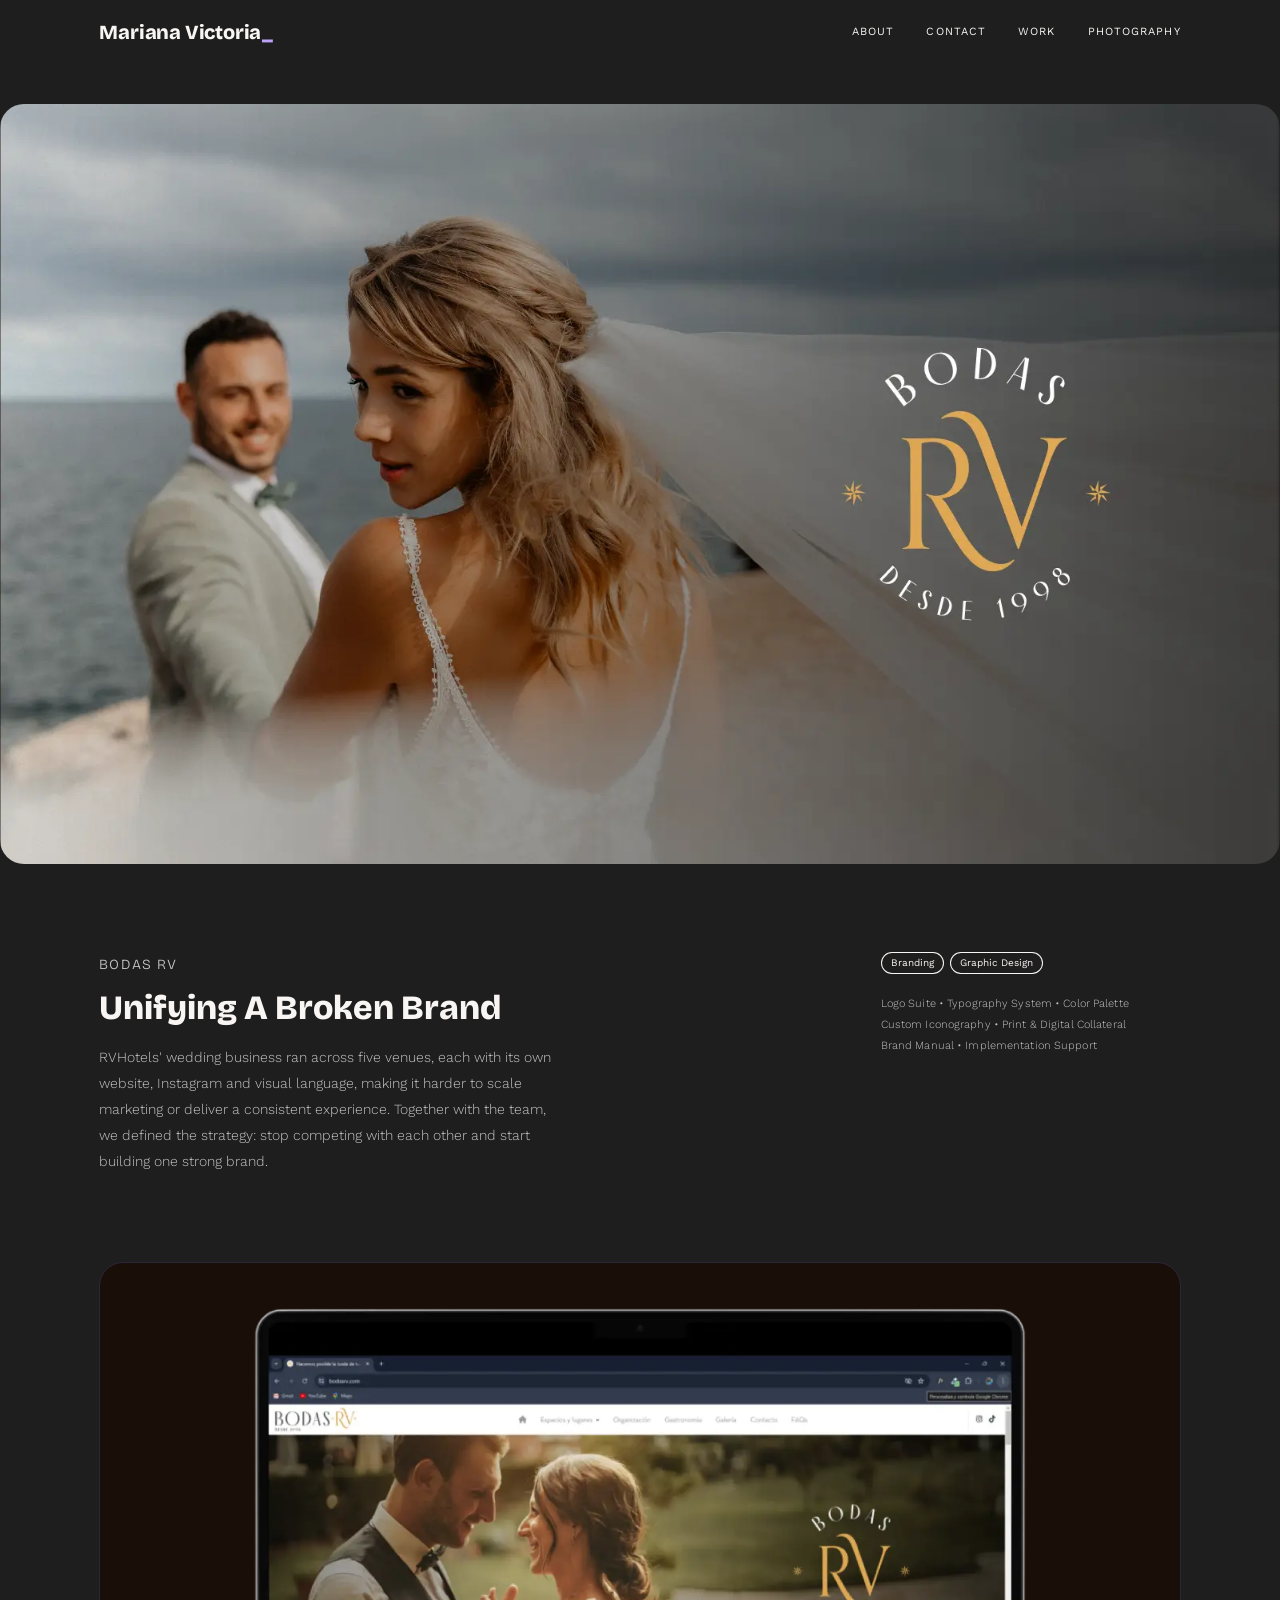
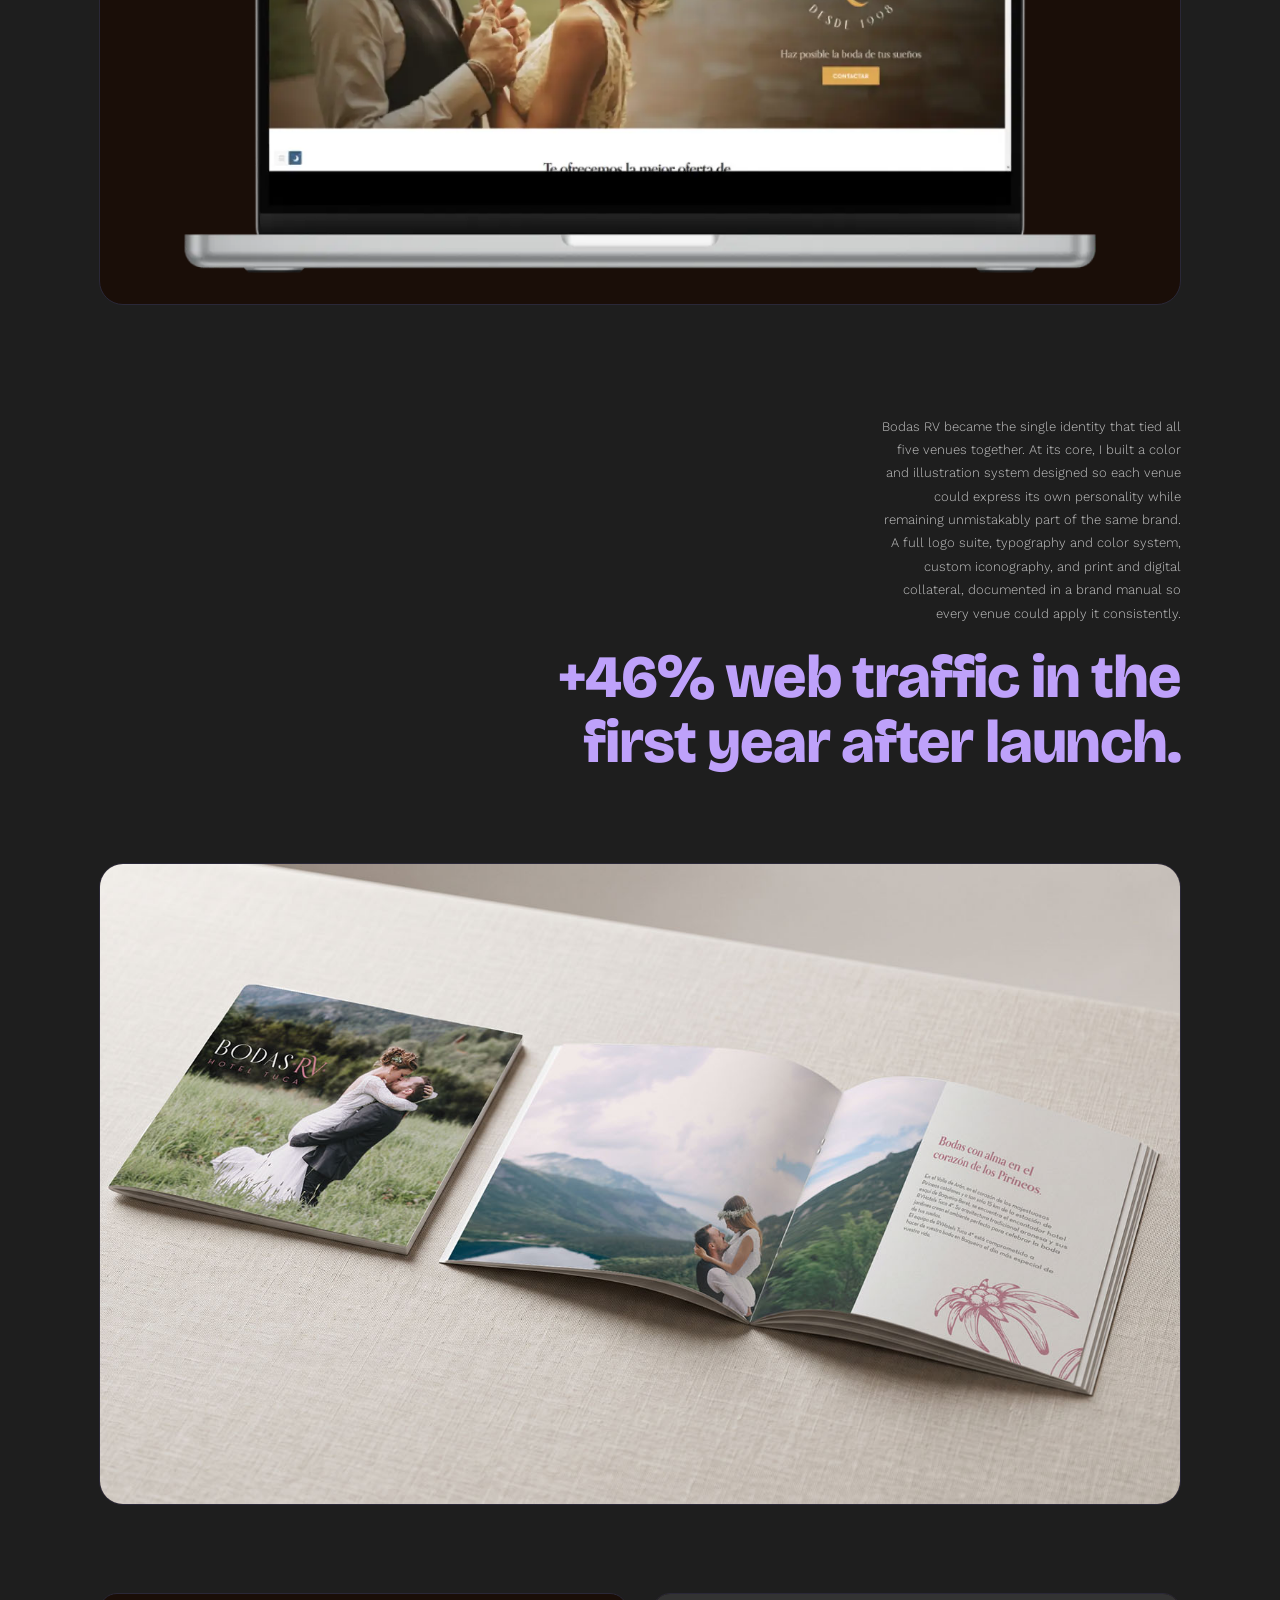
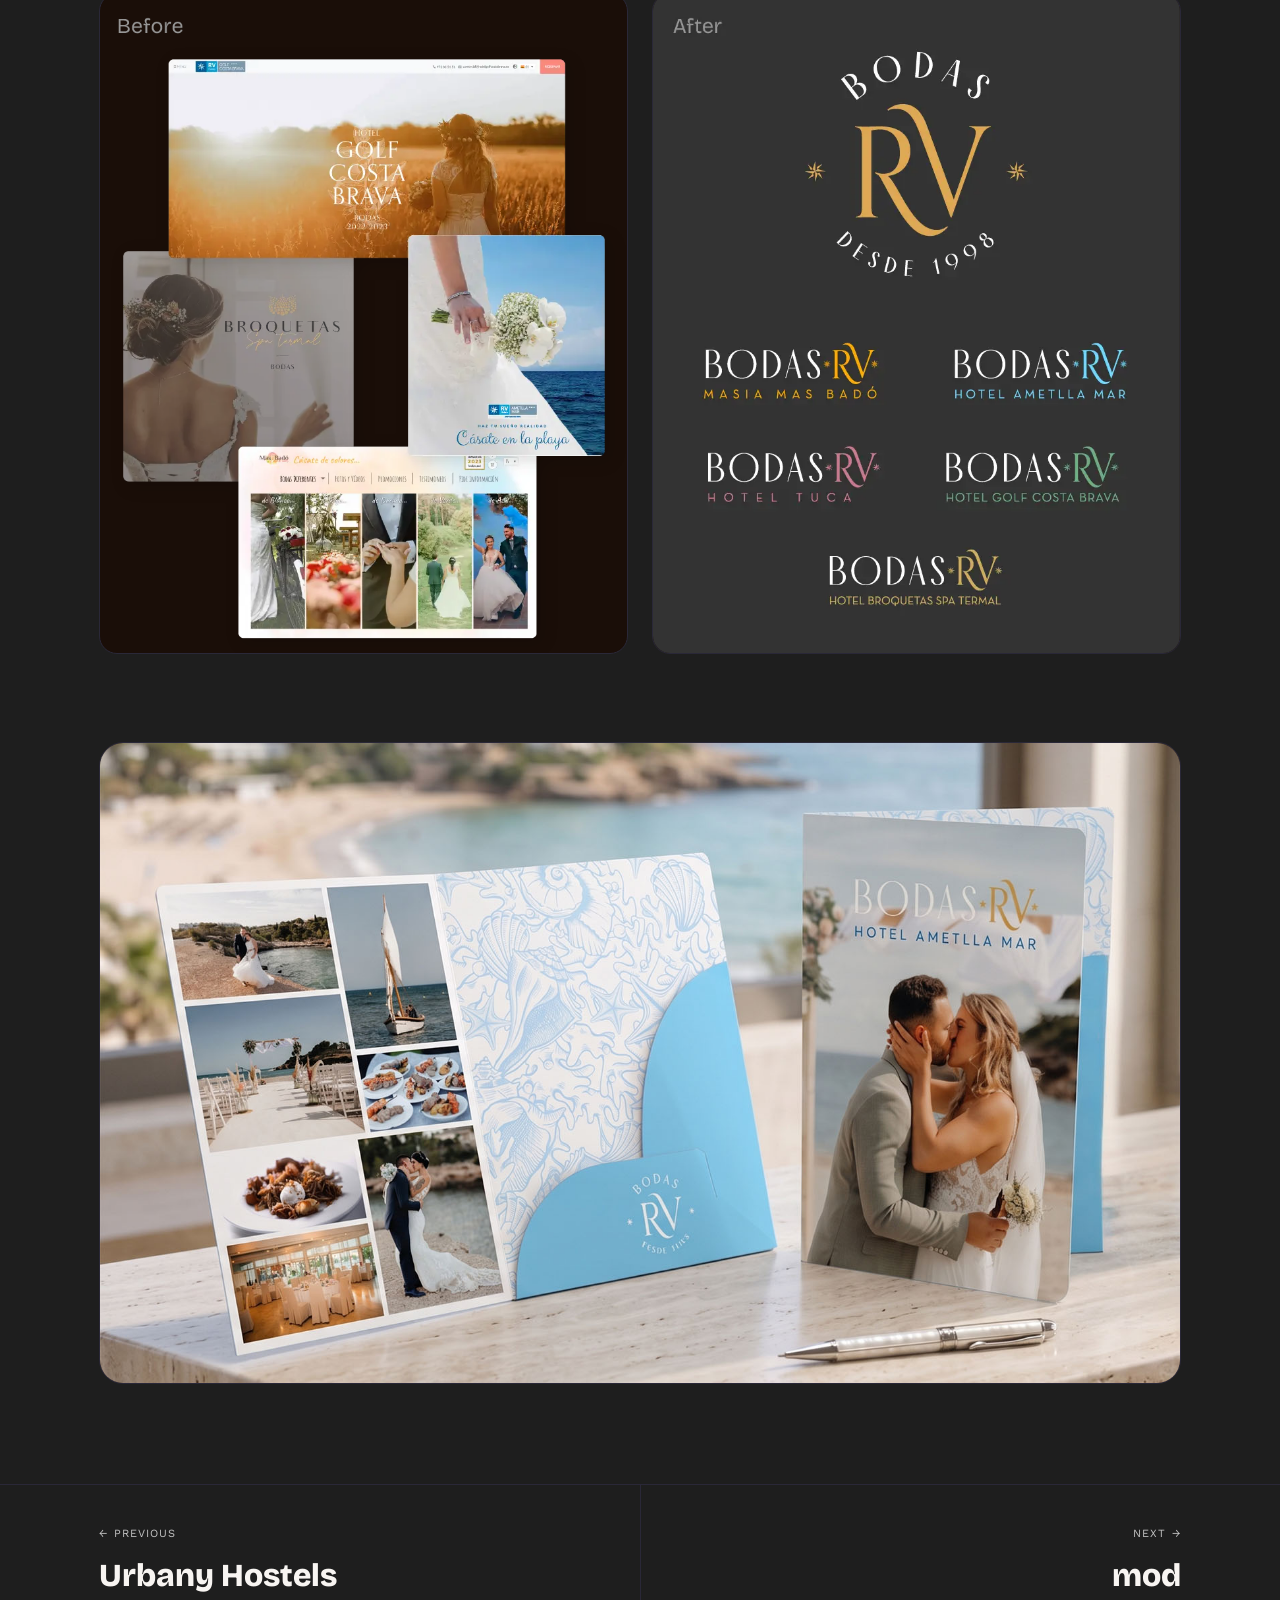
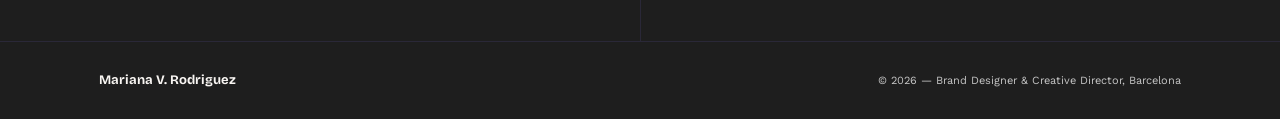
==== commit 4554518d: "Update content bodasrv.html" ====
--- a/bodasrv.html
+++ b/bodasrv.html
@@ -57,12 +57,12 @@
     <div class="case-intro-text reveal">
       <p class="case-intro-pretitle">Bodas RV</p>
       <h2 class="case-intro-heading">Unifying A Broken Brand</h2>
-      <p>RVHotels' wedding business ran across multiple venues, each with its own website, Instagram and visual language — making it harder to scale marketing or deliver a consistent experience to couples planning their wedding day. I built a single, elegant identity — Bodas RV — with its own emotional register: personalization, elegance, connection. A full logo suite, typography and color system, custom iconography, and print and digital collateral, documented in a brand manual so every venue could apply it consistently.</p>
+      <p>RVHotels' wedding business ran across five venues, each with its own website, Instagram and visual language, making it harder to scale marketing or deliver a consistent experience. Together with the team, we defined the strategy: stop competing with each other and start building one strong brand.</p>
     </div>
     <div class="case-intro-meta reveal">
       <div class="case-intro-tags">
         <span class="tag">Branding</span>
-        <span class="tag">Brand Strategy</span>
+        <span class="tag">Graphic Design</span>
       </div>
       <div class="case-intro-services">
         <p>Logo Suite • Typography System • Color Palette</p>
@@ -82,8 +82,8 @@
 
   <!-- STATEMENT -->
   <section class="case-statement reveal">
-    <p class="case-statement-intro">The result since launch:</p>
-    <p class="case-statement-headline">+46% web traffic &amp; conversions.</p>
+    <p class="case-statement-intro">Bodas RV became the single identity that tied all five venues together. At its core, I built a color and illustration system designed so each venue could express its own personality while remaining unmistakably part of the same brand.  A full logo suite, typography and color system, custom iconography, and print and digital collateral, documented in a brand manual so every venue could apply it consistently.</p>
+    <p class="case-statement-headline">+46% web traffic in the first year after launch.</p>
   </section>
 
   <!-- FULL IMAGE -->
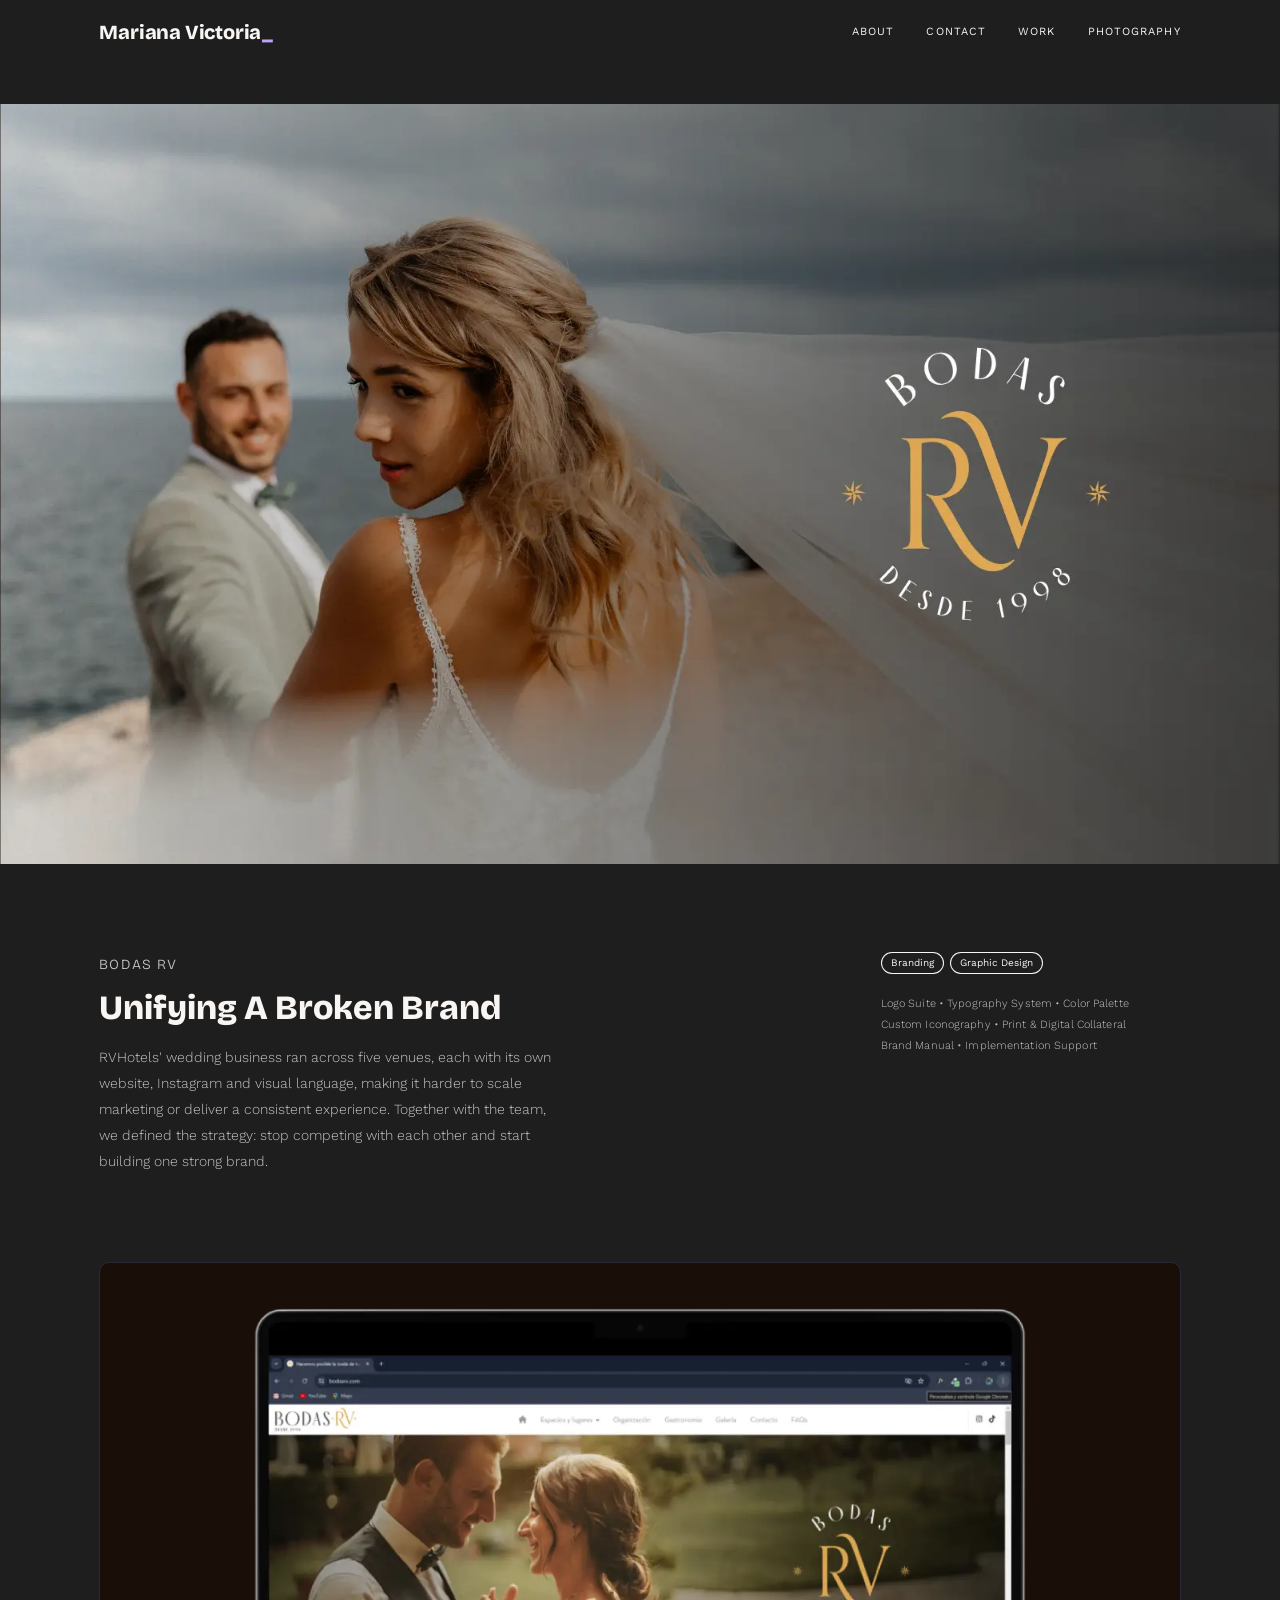
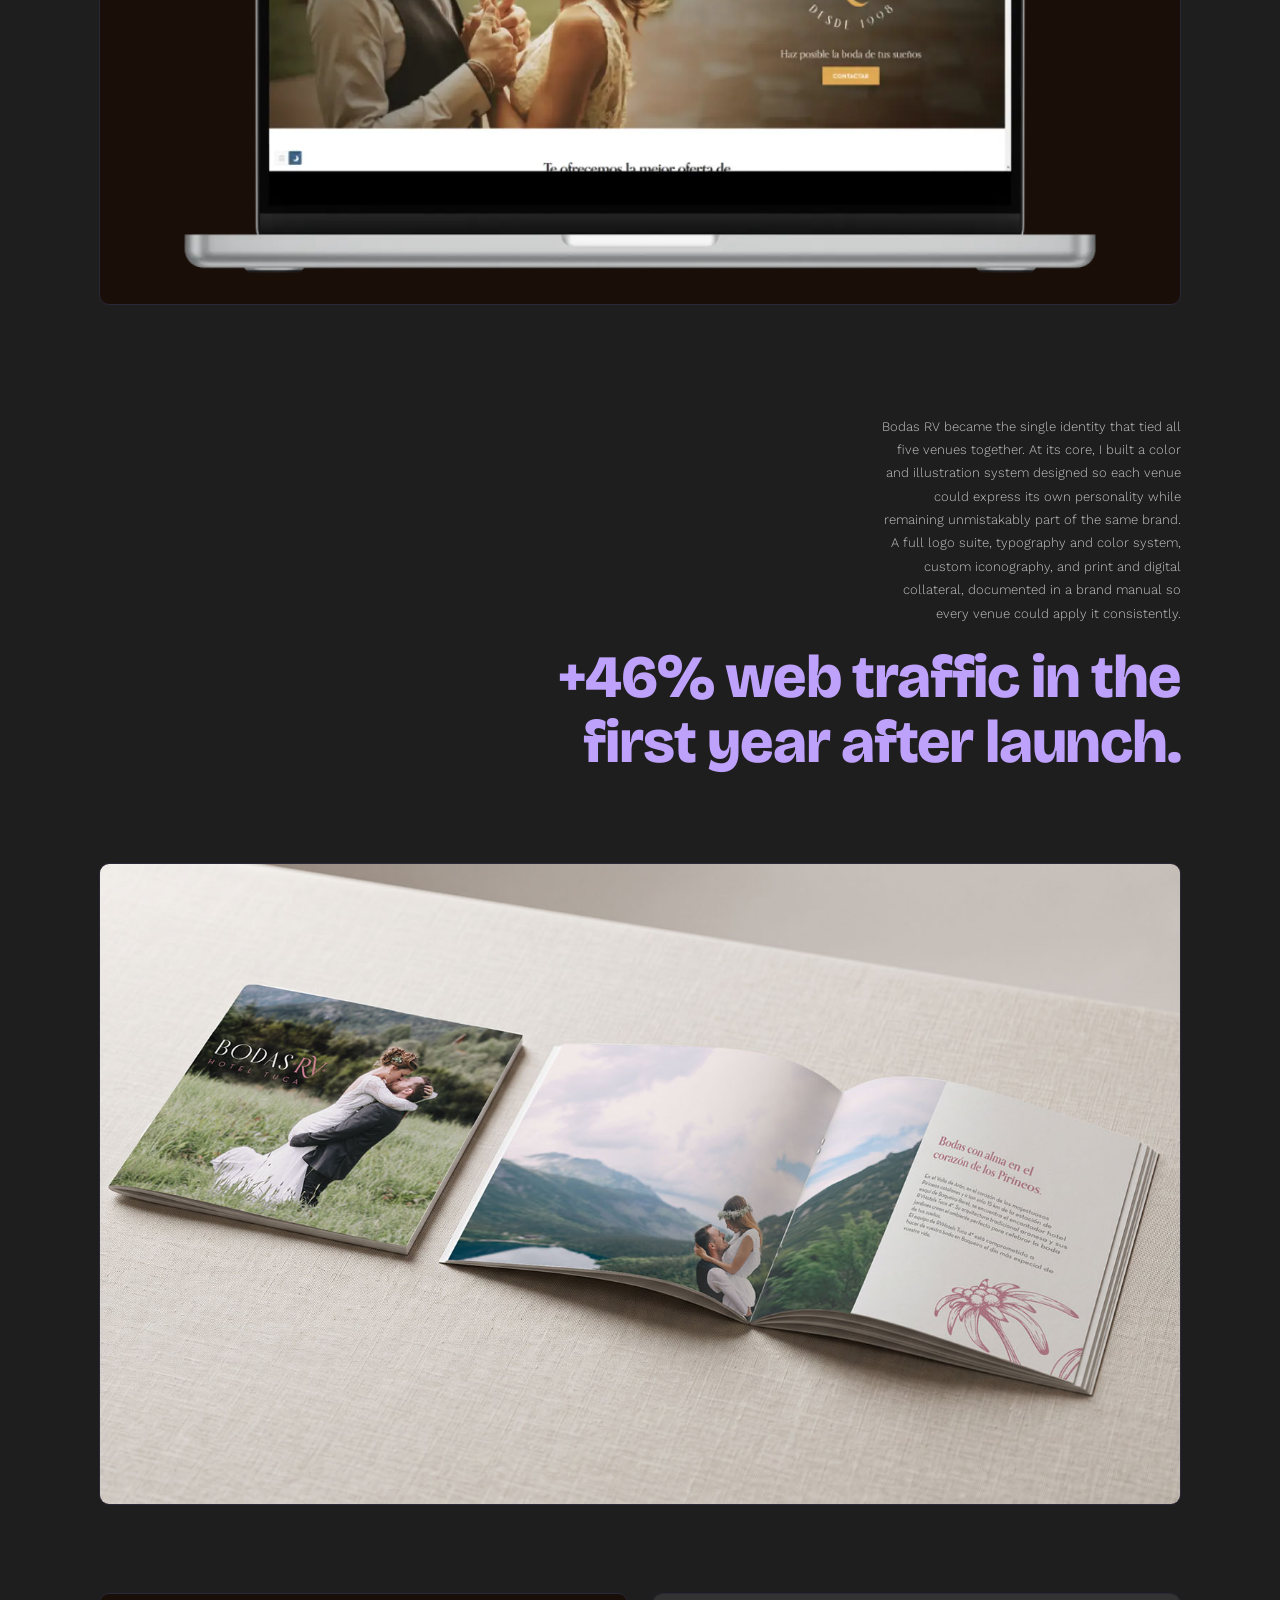
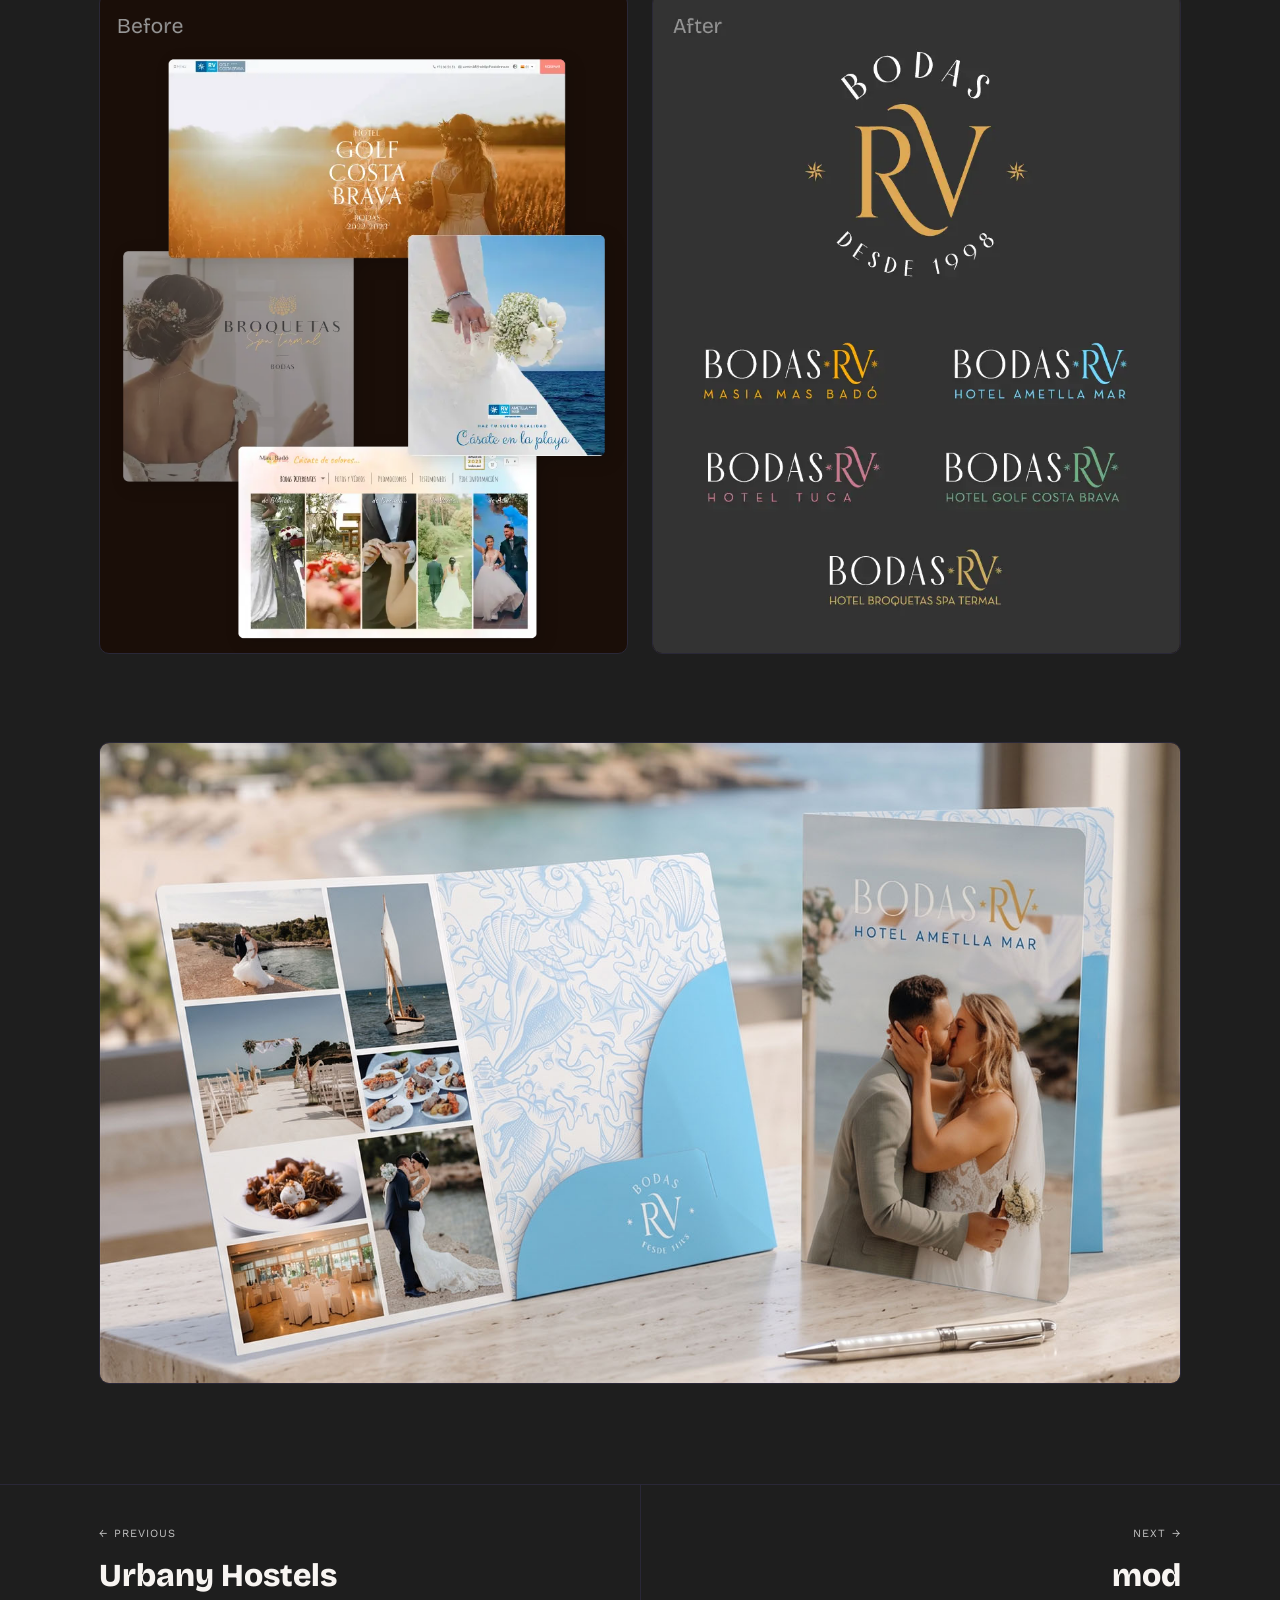
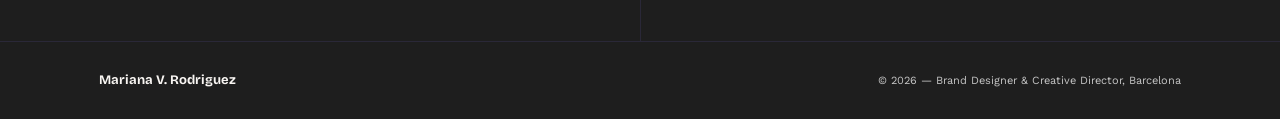
==== commit 900a2e04: "Add files via upload" ====
--- a/bodasrv.html
+++ b/bodasrv.html
@@ -14,6 +14,7 @@
   <link rel="preconnect" href="https://fonts.gstatic.com" crossorigin>
   <link href="https://fonts.googleapis.com/css2?family=Bricolage+Grotesque:opsz,wght@12..96,400;12..96,700;12..96,800&family=Work+Sans:wght@300;400;500&display=swap" rel="stylesheet">
   <link href="https://fonts.googleapis.com/css2?family=Bricolage+Grotesque:wght@800&text=%E2%86%92&display=swap" rel="stylesheet">
+  <link rel="icon" type="image/jpeg" href="images/favicon.jpg">
   <link rel="stylesheet" href="styles.css">
 </head>
 <body>
--- a/styles.css
+++ b/styles.css
@@ -44,12 +44,12 @@
   position: fixed; top: 0; left: 0;
   font-family: var(--font-display);
   font-weight: 800;
-  font-size: 22px;
+  font-size: 50px;
   line-height: 1;
   color: var(--lilac);
   pointer-events: none; z-index: 9999;
   user-select: none;
-  transform: translate(-3px, -11px) rotate(-30deg);
+  transform: translate(-3px, -11px) rotate(30deg);
   opacity: 0;
   transition: opacity 0.3s ease, transform 0.15s ease;
 }
@@ -113,8 +113,11 @@
 .nav-burger {
   display: none;
   flex-direction: column; justify-content: center; gap: 5px;
-  width: 28px; height: 28px;
-  background: none; border: none; padding: 0; cursor: none;
+  /* 44x44 tap target (WCAG/Apple minimum) with 8px padding eaten out of
+     it via border-box, so the visible icon stays the original 28x28
+     while the hit area grows. */
+  width: 44px; height: 44px; padding: 8px;
+  background: none; border: none; cursor: none;
 }
 .nav-burger span {
   display: block; width: 100%; height: 2px;
@@ -156,7 +159,12 @@
 
 /* ─── HERO ───────────────────────────────────────────────── */
 .hero {
-  min-height: 100vh;
+  min-height: 100vh;  /* fallback for browsers without dvh support */
+  /* iOS Safari sizes 100vh against the large viewport even while its
+     toolbar is on-screen, so the marquee pinned to the bottom of this
+     section ends up hidden under the toolbar on load. 100dvh tracks
+     the actually-visible viewport instead. */
+  min-height: 100dvh;
   display: flex; flex-direction: column;
   padding-top: calc(var(--nav-h) + 40px);
 }
@@ -241,14 +249,19 @@
   margin-bottom: 14px;
 }
 .category-image {
+  position: relative;
   width: 100%;
   max-width: 503px;
   aspect-ratio: 503 / 681;
   background: var(--card-bg);
   border: 1px solid var(--border);
-  border-radius: 26px;
+  border-radius: 10px;
   overflow: hidden;
-}
+  cursor: none;
+}
+/* Hidden by default — shown only on the mobile ticker layout below,
+   where tapping a category isn't otherwise obvious. */
+.category-image-hint { display: none; }
 .category-image img {
   width: 100%; height: 100%;
   object-fit: cover;
@@ -314,7 +327,7 @@
   overflow-y: auto;
   background: var(--card-bg);
   border: 1px solid var(--border);
-  border-radius: 26px;
+  border-radius: 10px;
   display: grid;
   grid-template-columns: 320px 1fr;
   transform: scale(0.96);
@@ -432,20 +445,33 @@
 }
 .overlay-btn {
   display: inline-block;
-  padding: 9px 20px;
-  background: var(--lilac); color: #0C0B10;
+  padding: 5px 12px;
+  /* Frosted-glass chip, not a solid fill — background/border/blur
+     match Mariana's reference (Frame 40.svg) exactly. */
+  background: rgba(30, 30, 30, 0.2);
+  backdrop-filter: blur(8px);
+  -webkit-backdrop-filter: blur(8px);
+  border: 1px solid var(--text);
+  color: var(--text);
   font-size: 11px; font-weight: 400;
   border-radius: 6px;
 }
 
-.card-meta { display: flex; flex-direction: column; gap: 12px; }
+/* No .card-meta gap — .card-title's inherited line-height leaves
+   real space below its own glyphs already, so a uniform flex gap
+   made title→description look loose while shrinking it also
+   shrank description→tags, which didn't need tightening. Per-element
+   margins let the two gaps move independently. */
+.card-meta { display: flex; flex-direction: column; }
 .card-title {
   font-family: var(--font-display);
-  font-size: 15px; font-weight: 700; color: var(--text);
+  font-size: 15px; font-weight: 700; line-height: 1.2; color: var(--text);
+  margin-bottom: 2px;
 }
 .card-desc {
   font-size: 12px; font-weight: 300;
   color: var(--muted); line-height: 1.55;
+  margin-bottom: 10px;
 }
 .card-tags { display: flex; gap: 6px; flex-wrap: wrap; }
 .tag {
@@ -492,7 +518,7 @@
   width: 100%; aspect-ratio: 503 / 681;
   background: var(--card-bg);
   border: 1px solid var(--border); overflow: hidden;
-  border-radius: 16px;
+  border-radius: 10px;
 }
 
 /* ─── CONTACT ────────────────────────────────────────────── */
@@ -544,7 +570,7 @@
   width: 100%;
   aspect-ratio: 16 / 10;
   background: var(--ph, var(--card-bg));
-  border-radius: 14px;
+  border-radius: 10px;
   overflow: hidden;
   border: 1px solid var(--border);
 }
@@ -553,8 +579,8 @@
   width: 100%; height: 100%;
   object-fit: cover;
 }
-.case-image-block.lg { border-radius: 24px; aspect-ratio: 16 / 9.5; }
-.case-image-block.sq { aspect-ratio: 4 / 5; border-radius: 18px; }
+.case-image-block.lg { aspect-ratio: 16 / 9.5; }
+.case-image-block.sq { aspect-ratio: 4 / 5; }
 .case-image-block.case-video video {
   position: absolute; inset: 0;
   width: 100%; height: 100%;
@@ -725,7 +751,8 @@
 
 /* ─── COMING SOON (Photography) ──────────────────────────── */
 .coming-soon {
-  min-height: 100vh;
+  min-height: 100vh;  /* fallback for browsers without dvh support */
+  min-height: 100dvh;
   display: flex; flex-direction: column;
   align-items: center; justify-content: center;
   text-align: center;
@@ -751,9 +778,9 @@
 /* ─── RESPONSIVE ─────────────────────────────────────────── */
 @media (max-width: 1024px) {
   .work-inner { grid-template-columns: 1fr; gap: 40px; }
-  .category-image { aspect-ratio: 4 / 3; max-width: 480px; }
+  .category-image { max-width: 480px; } /* stays the base portrait aspect-ratio, not landscape */
   .about-inner { grid-template-columns: 1fr; gap: 40px; }
-  .about-image { aspect-ratio: 4 / 3; max-width: 400px; }
+  .about-image { max-width: 400px; } /* stays the base portrait aspect-ratio, not landscape */
   .case-intro { grid-template-columns: 1fr; gap: 32px; }
 }
 @media (max-width: 640px) {
@@ -768,8 +795,17 @@
   .contact-links { flex-direction: column; align-items: flex-start; gap: 20px; }
   .footer-inner { flex-direction: column; gap: 8px; }
   .cursor { display: none; }
-  body, a { cursor: auto; }
-  .cat-modal-close, .cat-modal-project { cursor: auto; }
+  /* Every element that sets cursor:none for the custom arrow cursor
+     needs an explicit reset here — a bare `a { cursor: auto }` loses
+     to any of these on specificity, so it silently misses them and
+     the browser shows no cursor at all on a mouse/trackpad hovering
+     this breakpoint (the fake cursor above is hidden, and so is the
+     native one). */
+  body, a, button,
+  .btn-primary, .btn-ghost, .cat-item, .card-link, .case-nav-link,
+  .nav-burger, .cat-modal-close, .cat-modal-project, .category-image {
+    cursor: auto;
+  }
   .cat-modal-panel { grid-template-columns: 1fr; min-height: auto; max-height: 92vh; }
   .cat-modal-image { aspect-ratio: 16 / 10; min-height: 0; }
   .cat-modal-body { padding: 28px; }
@@ -779,4 +815,72 @@
   .case-nav-inner { grid-template-columns: 1fr; }
   .case-nav-next { border-left: none; border-top: 1px solid var(--border); padding-left: 0; padding-top: 24px; align-items: flex-start; text-align: left; }
   .case-nav-prev { padding-right: 0; }
-}
+
+  /* Project card: hover overlay doesn't work on touch, so drop the
+     long description (already echoed by .card-desc below the image)
+     and pin a small always-visible "View project" pill instead of
+     covering the whole photo. */
+  .card-overlay {
+    inset: auto 12px 12px auto;
+    background: none;
+    padding: 0;
+    opacity: 1;
+  }
+  .overlay-desc { display: none; }
+
+  /* Category ticker: a sliding one-line carousel sitting above the
+     image (not overlaid on it — .category-image is reordered after
+     it) instead of stacked below it. The active category is always
+     centered; its neighbors peek in from the screen edges, like the
+     hero marquee. It's really just the same 3 DOM nodes cycling a
+     prev/active/next role (set as data-slot in script.js's
+     activate()) rather than an actual scrolling strip — with only 3
+     categories that 1:1 role mapping always holds. Full-bleed width
+     (negating .work's own side padding) lets the peeking labels clip
+     flush with the screen edge instead of stopping at the section's
+     normal inset. */
+  .category-image { order: 1; }
+  .category-list {
+    order: 0;
+    position: relative;
+    height: 58px;
+    overflow: hidden;
+    margin: 0 calc(-1 * clamp(32px, 14.74vw, 283px)) 14px;
+  }
+  .category-eyebrow {
+    position: absolute; top: 0; left: clamp(32px, 14.74vw, 283px);
+    margin-bottom: 0;
+  }
+  .cat-item {
+    position: absolute; top: 26px; left: 50%;
+    transform: translate(-50%, 0);
+    transition: transform 0.45s cubic-bezier(0.22, 1, 0.36, 1), opacity 0.3s ease;
+    opacity: 0; pointer-events: none;
+  }
+  .cat-item[data-slot="active"] { opacity: 1; pointer-events: auto; z-index: 2; }
+  .cat-item[data-slot="prev"] { opacity: 0.4; transform: translate(calc(-50% - 150px), 0); }
+  .cat-item[data-slot="next"] { opacity: 0.4; transform: translate(calc(-50% + 150px), 0); }
+  .cat-arrow { display: none; }
+  .cat-label { font-size: 15px; white-space: nowrap; }
+  .cat-item.active .cat-label { font-size: 15px; color: var(--lilac); font-weight: 800; }
+
+  /* Small always-visible "there's more here" cue on the category
+     photo — same pattern as the project cards' mobile "View project"
+     pill, since tapping a category currently gives no hint that it
+     opens more detail. */
+  .category-image-hint {
+    display: inline-block;
+    position: absolute; right: 14px; bottom: 14px;
+    padding: 5px 12px;
+    /* Frosted-glass chip, matching Frame 40.svg — same treatment as
+       .overlay-btn on the project cards. */
+    background: rgba(30, 30, 30, 0.2);
+    backdrop-filter: blur(8px);
+    -webkit-backdrop-filter: blur(8px);
+    border: 1px solid var(--text);
+    color: var(--text);
+    font-size: 11px; font-weight: 400;
+    border-radius: 6px;
+    pointer-events: none;
+  }
+}
